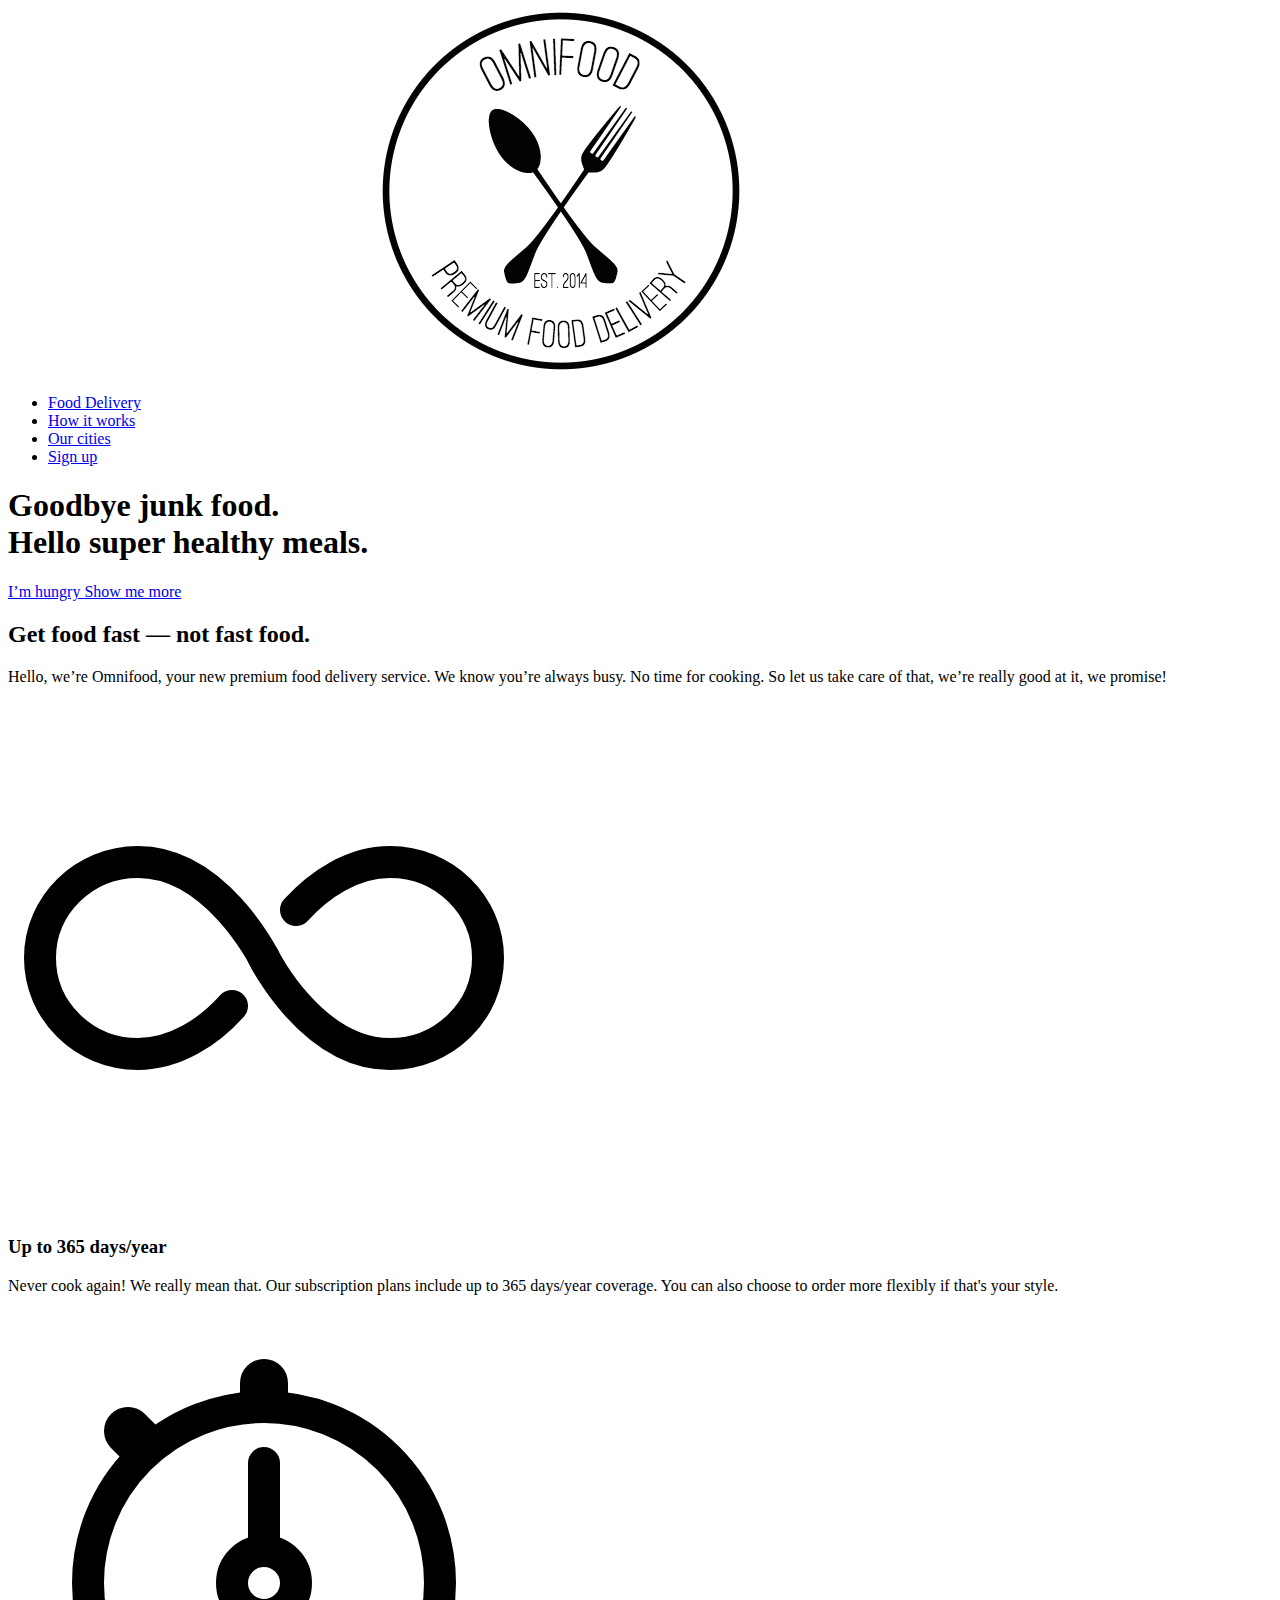
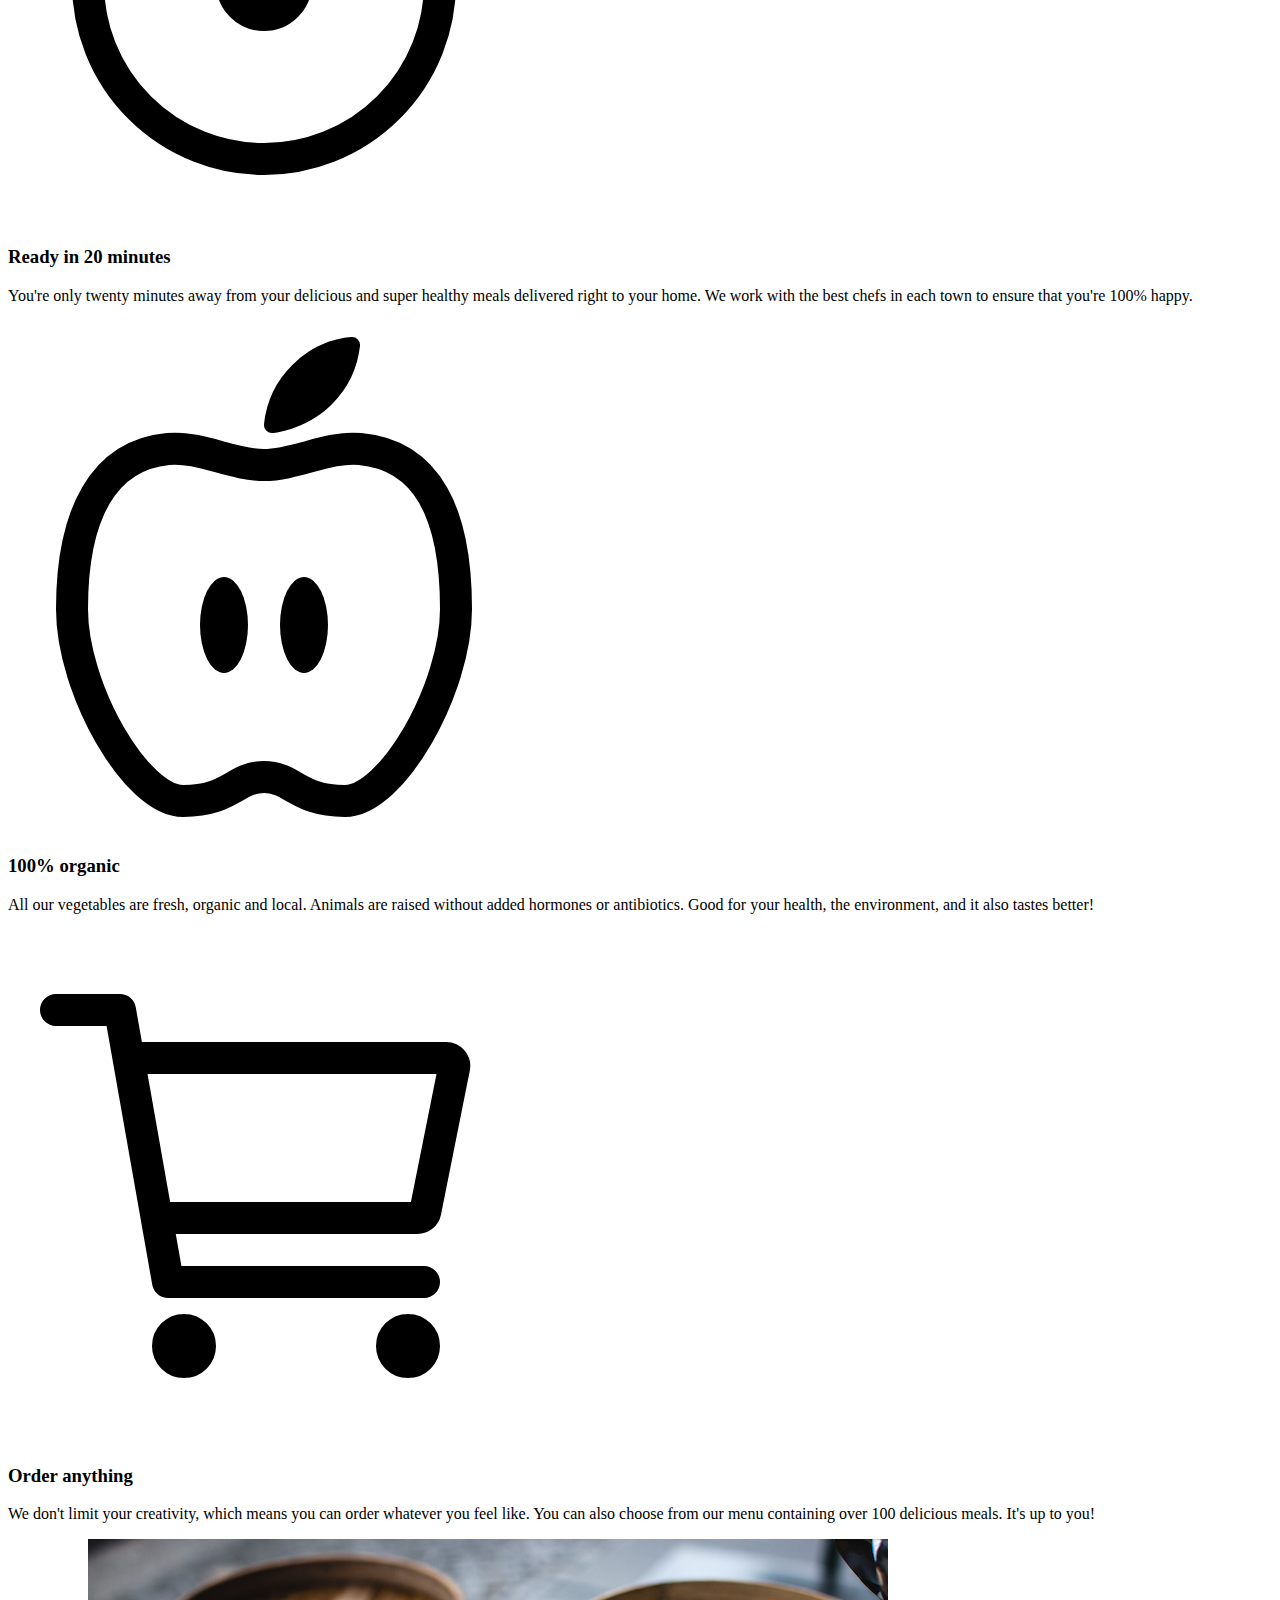
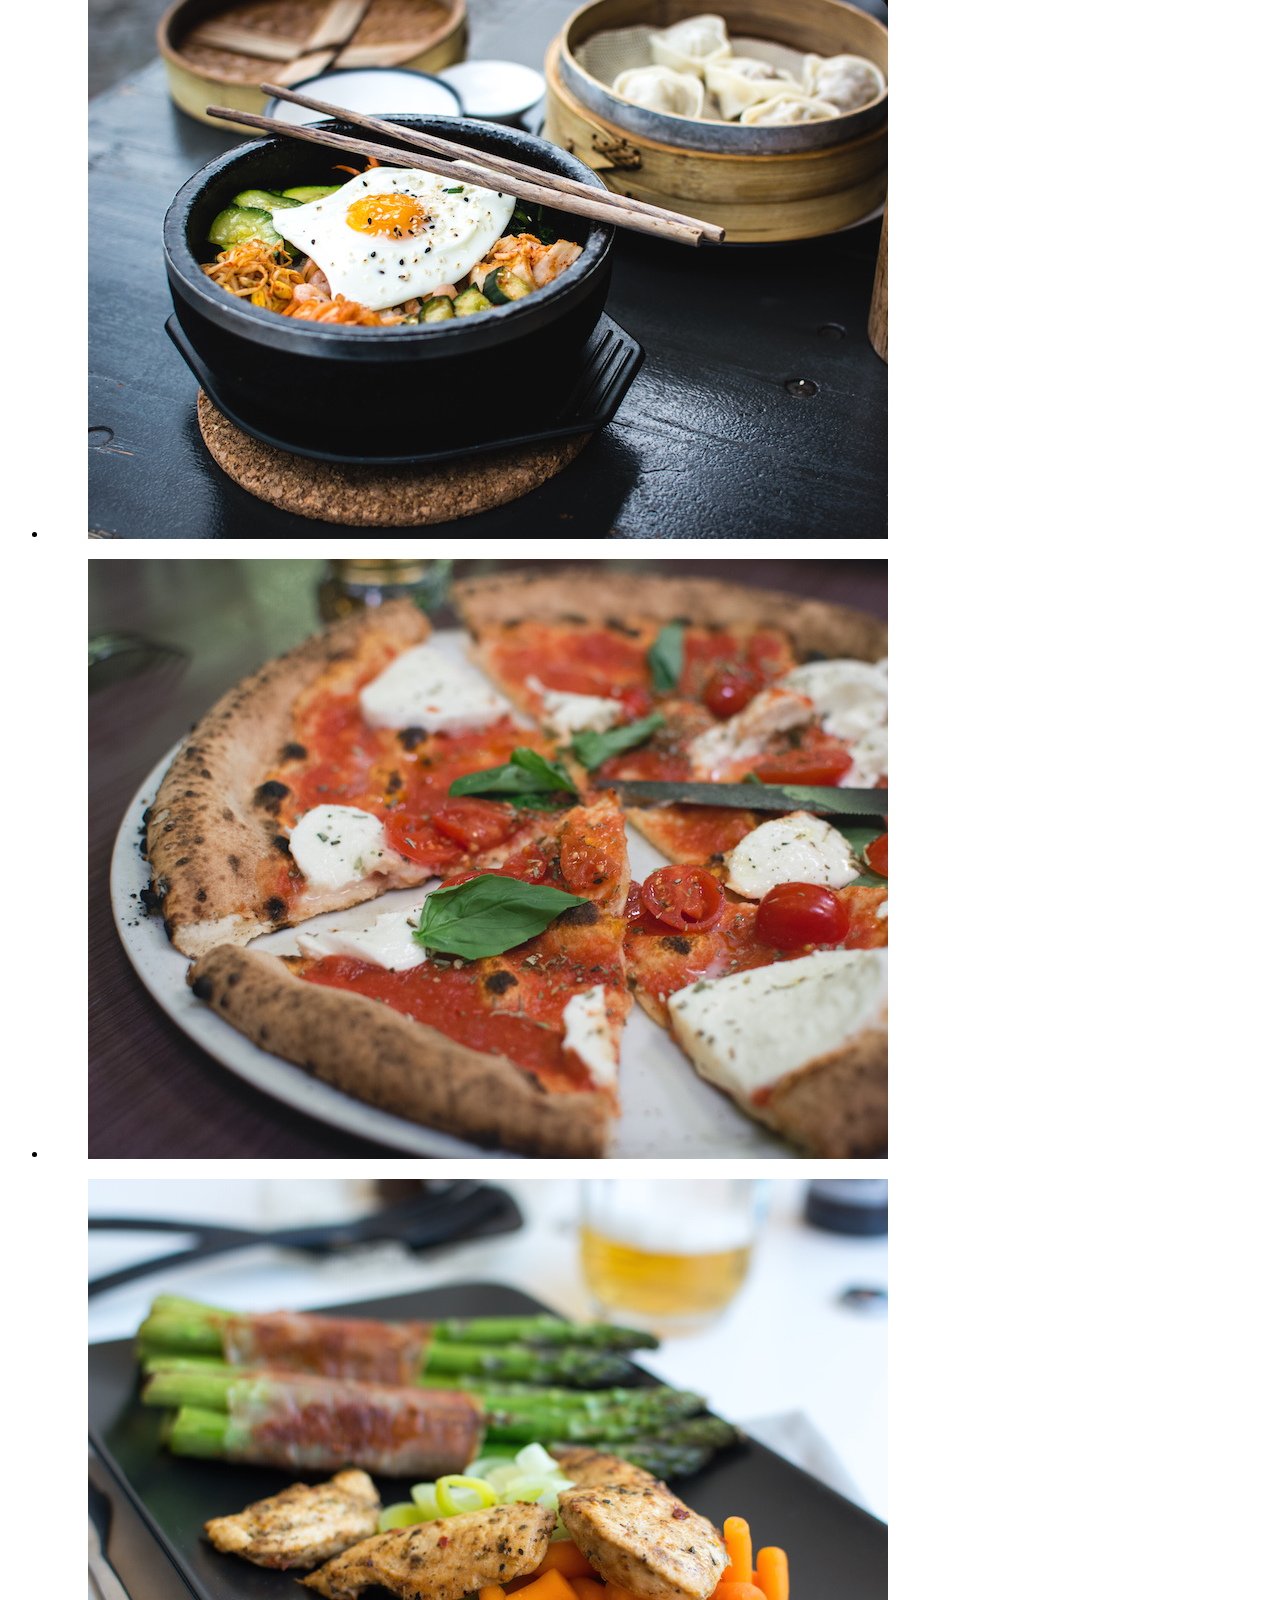
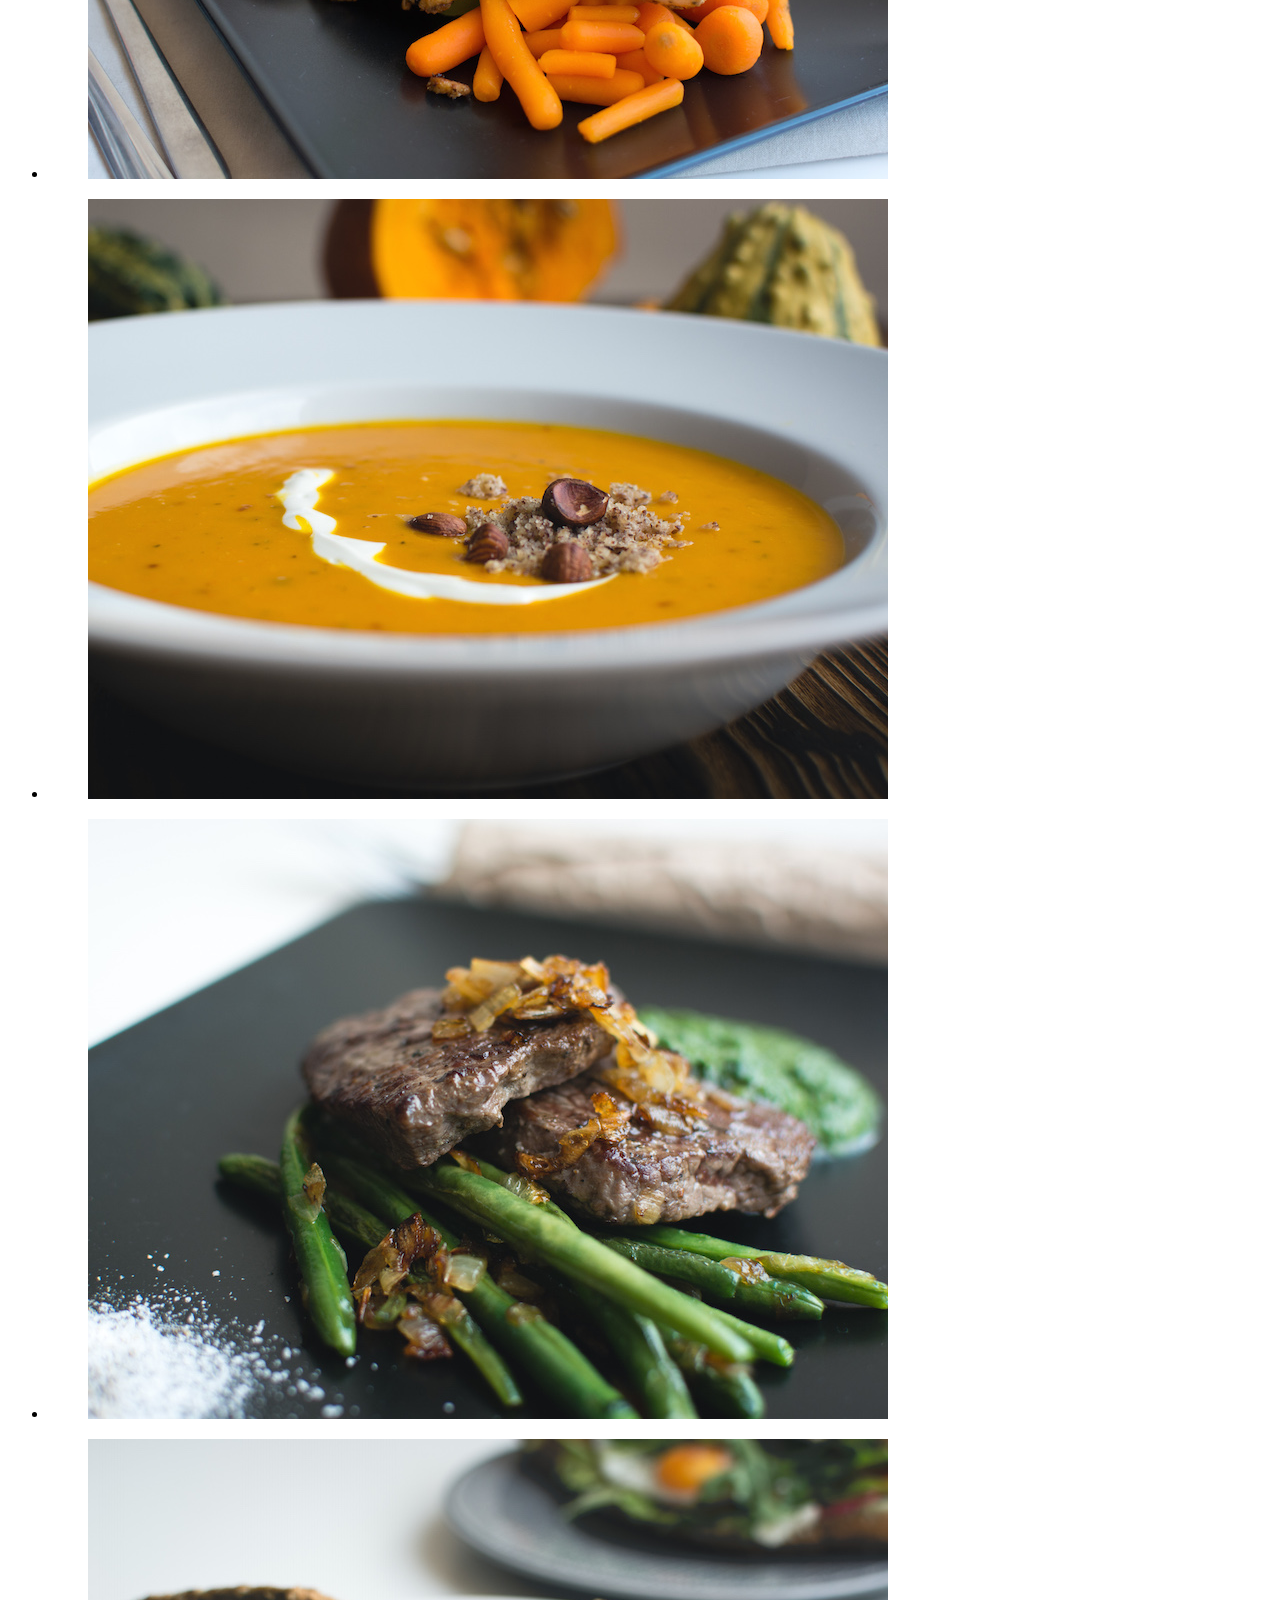
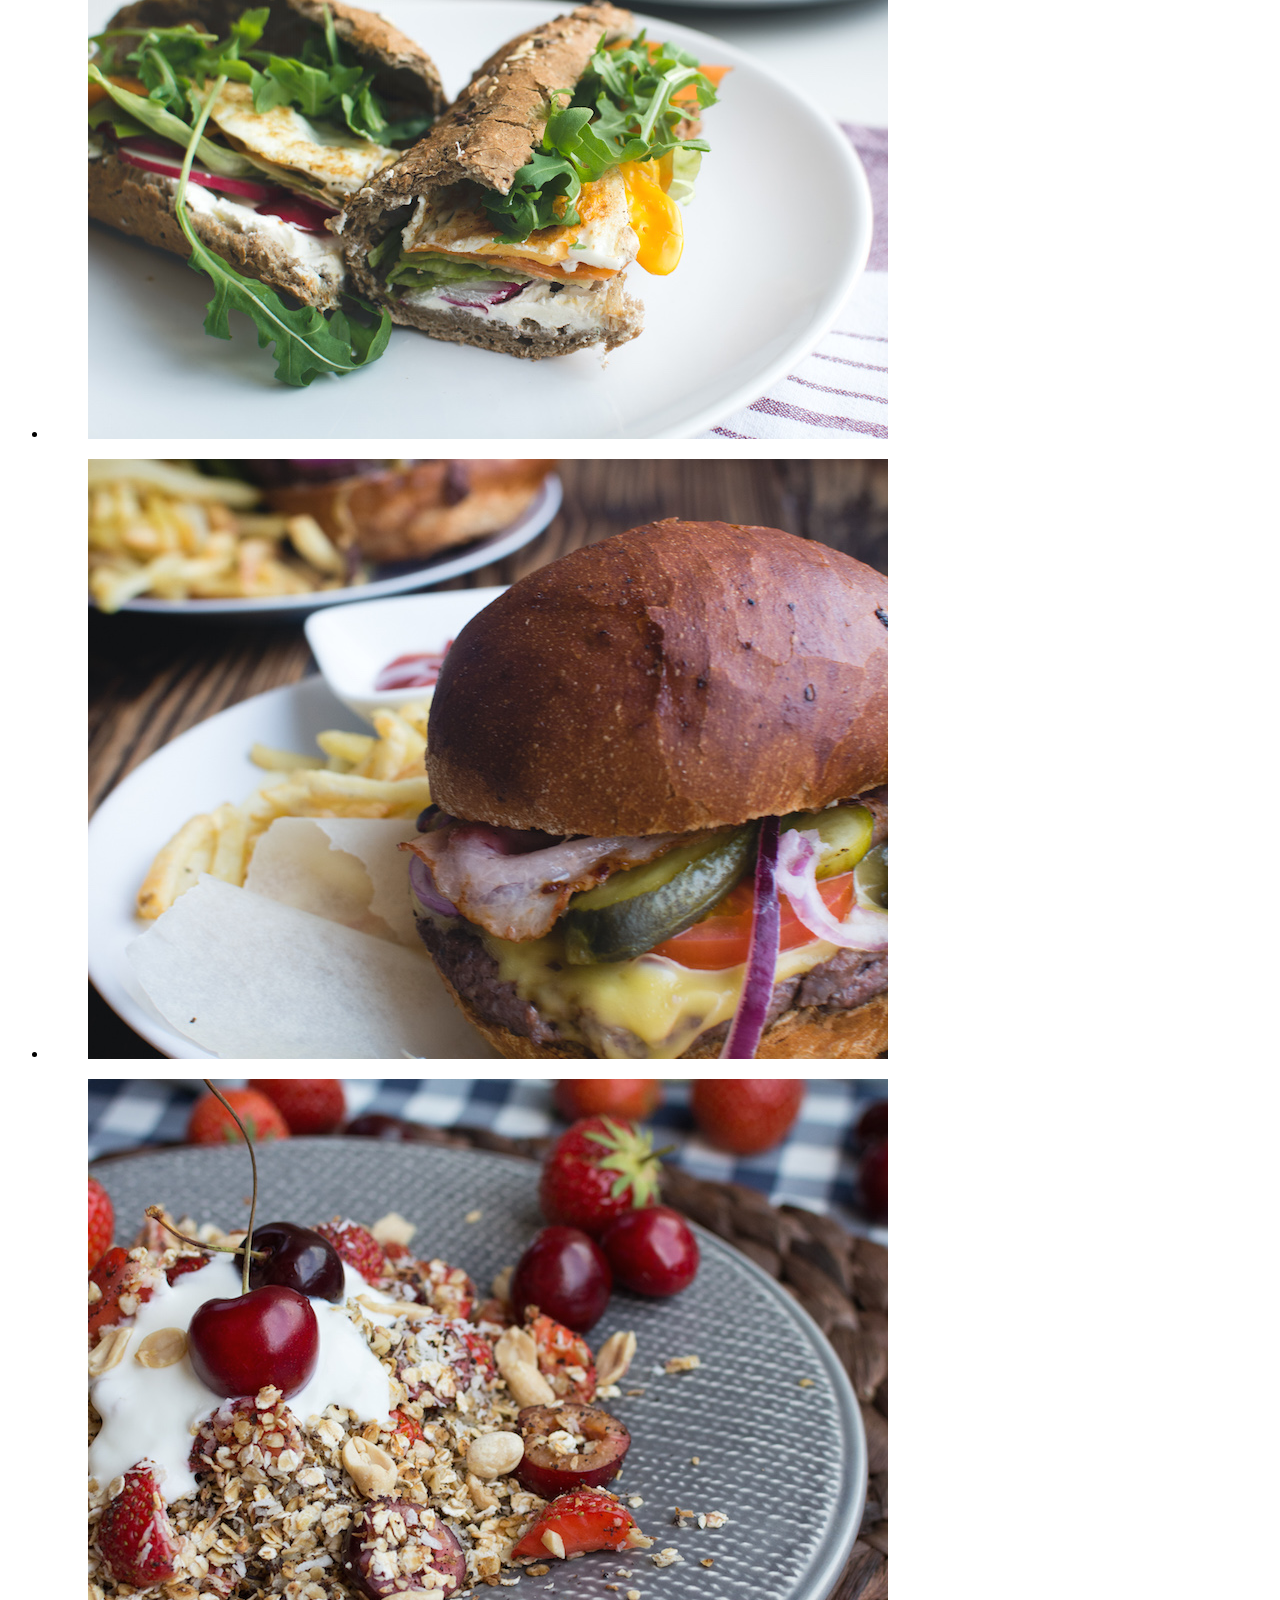
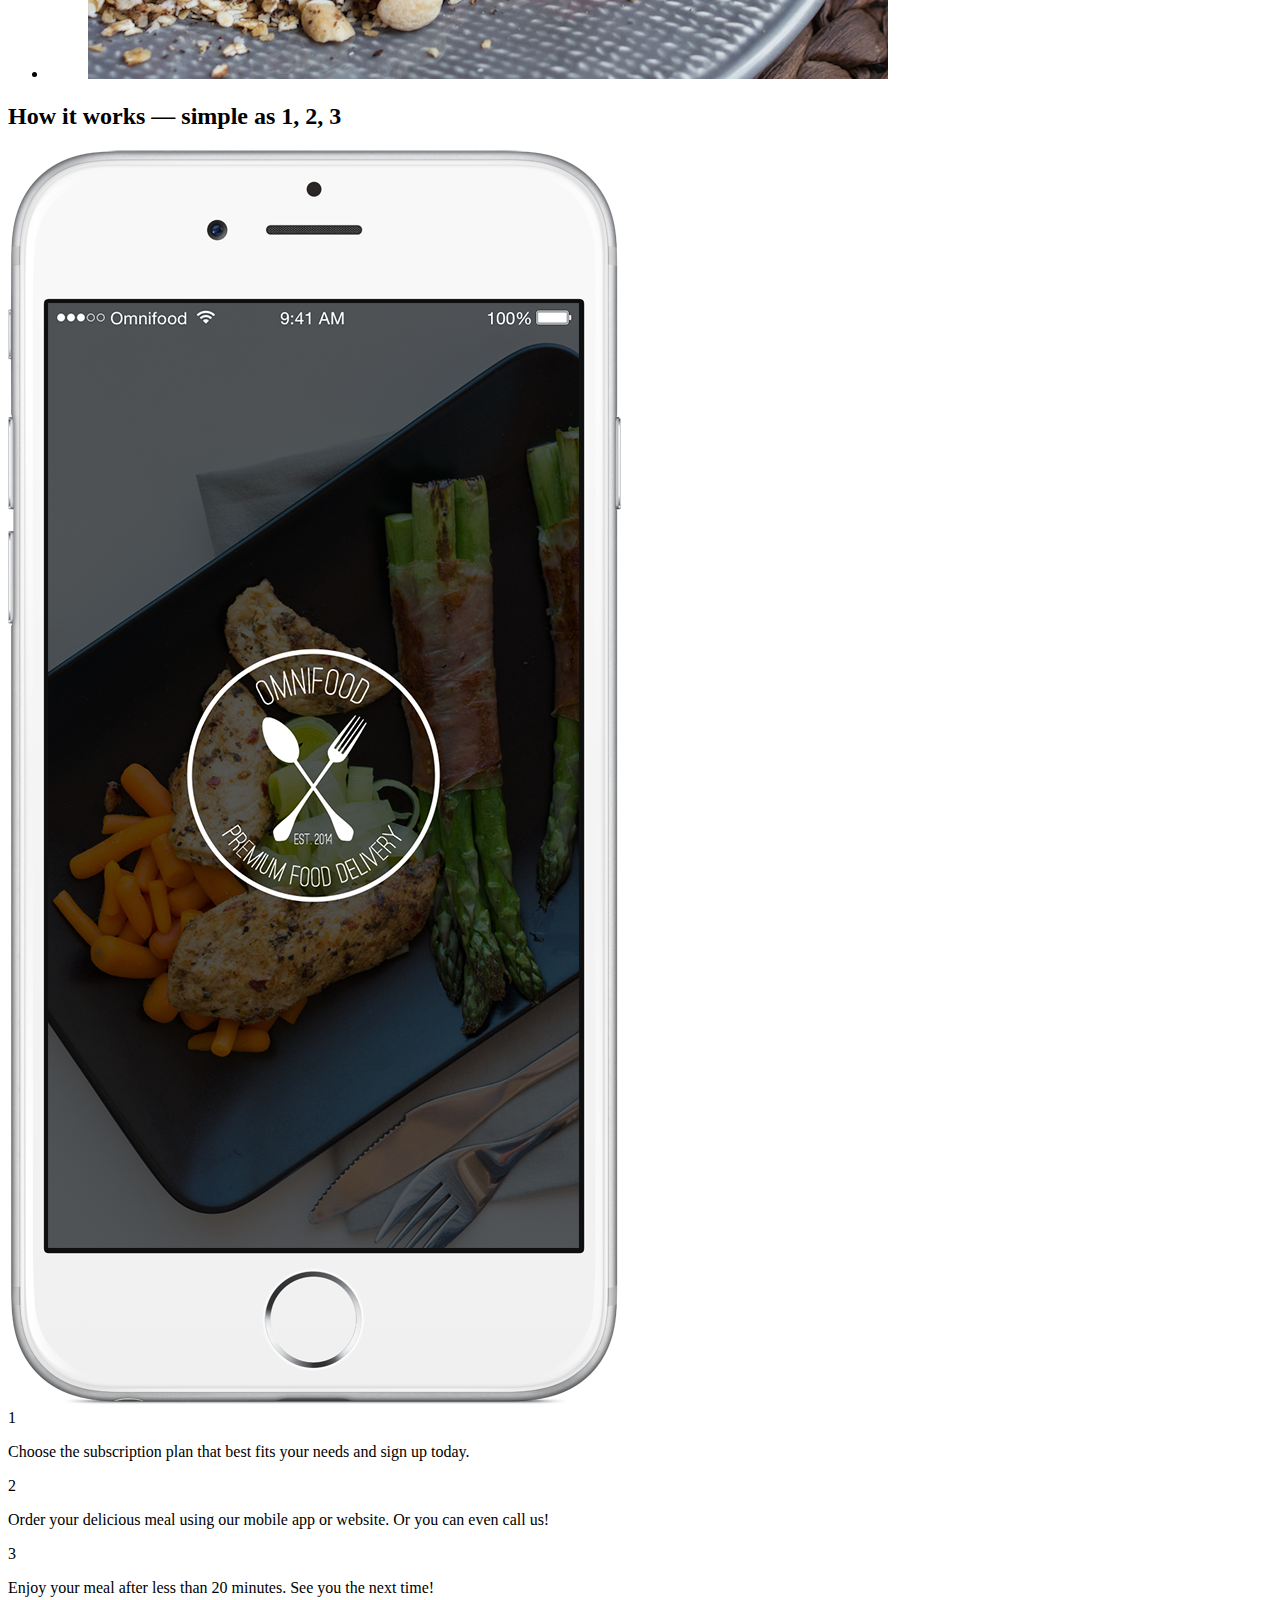
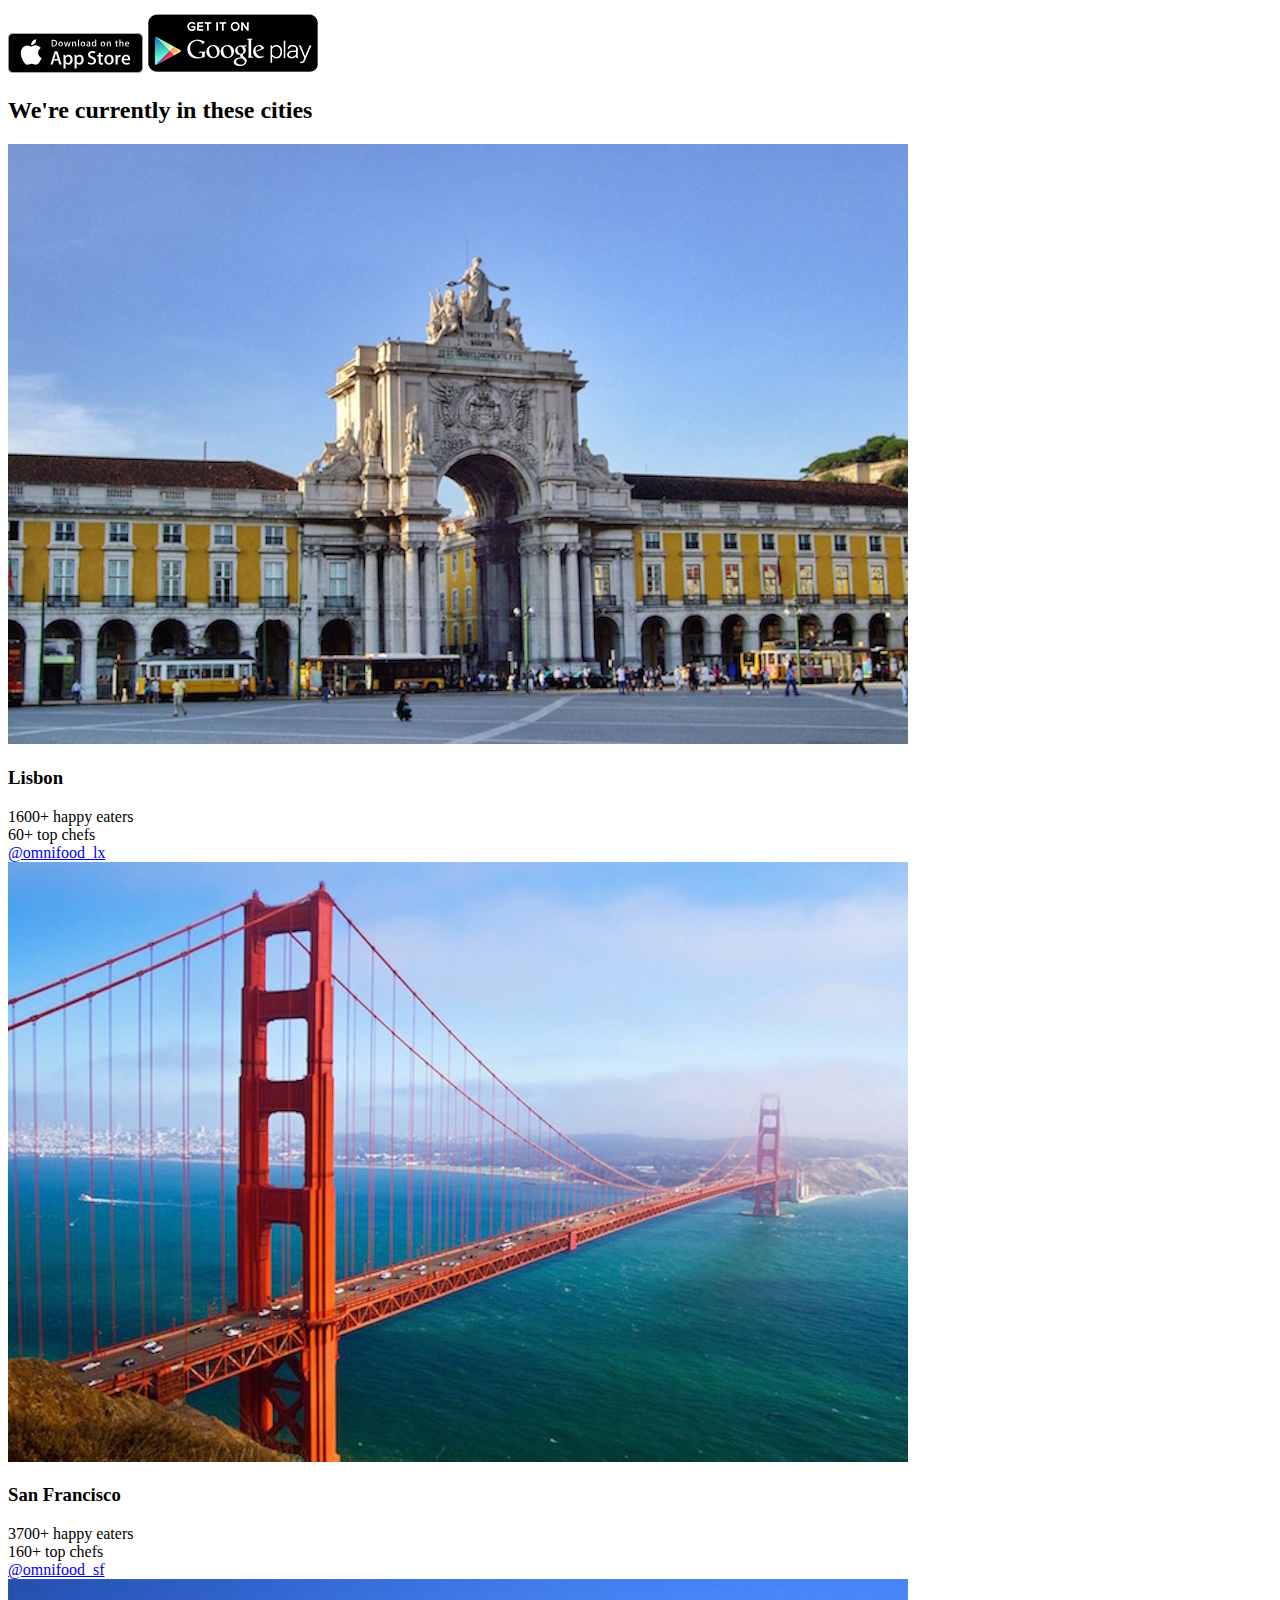
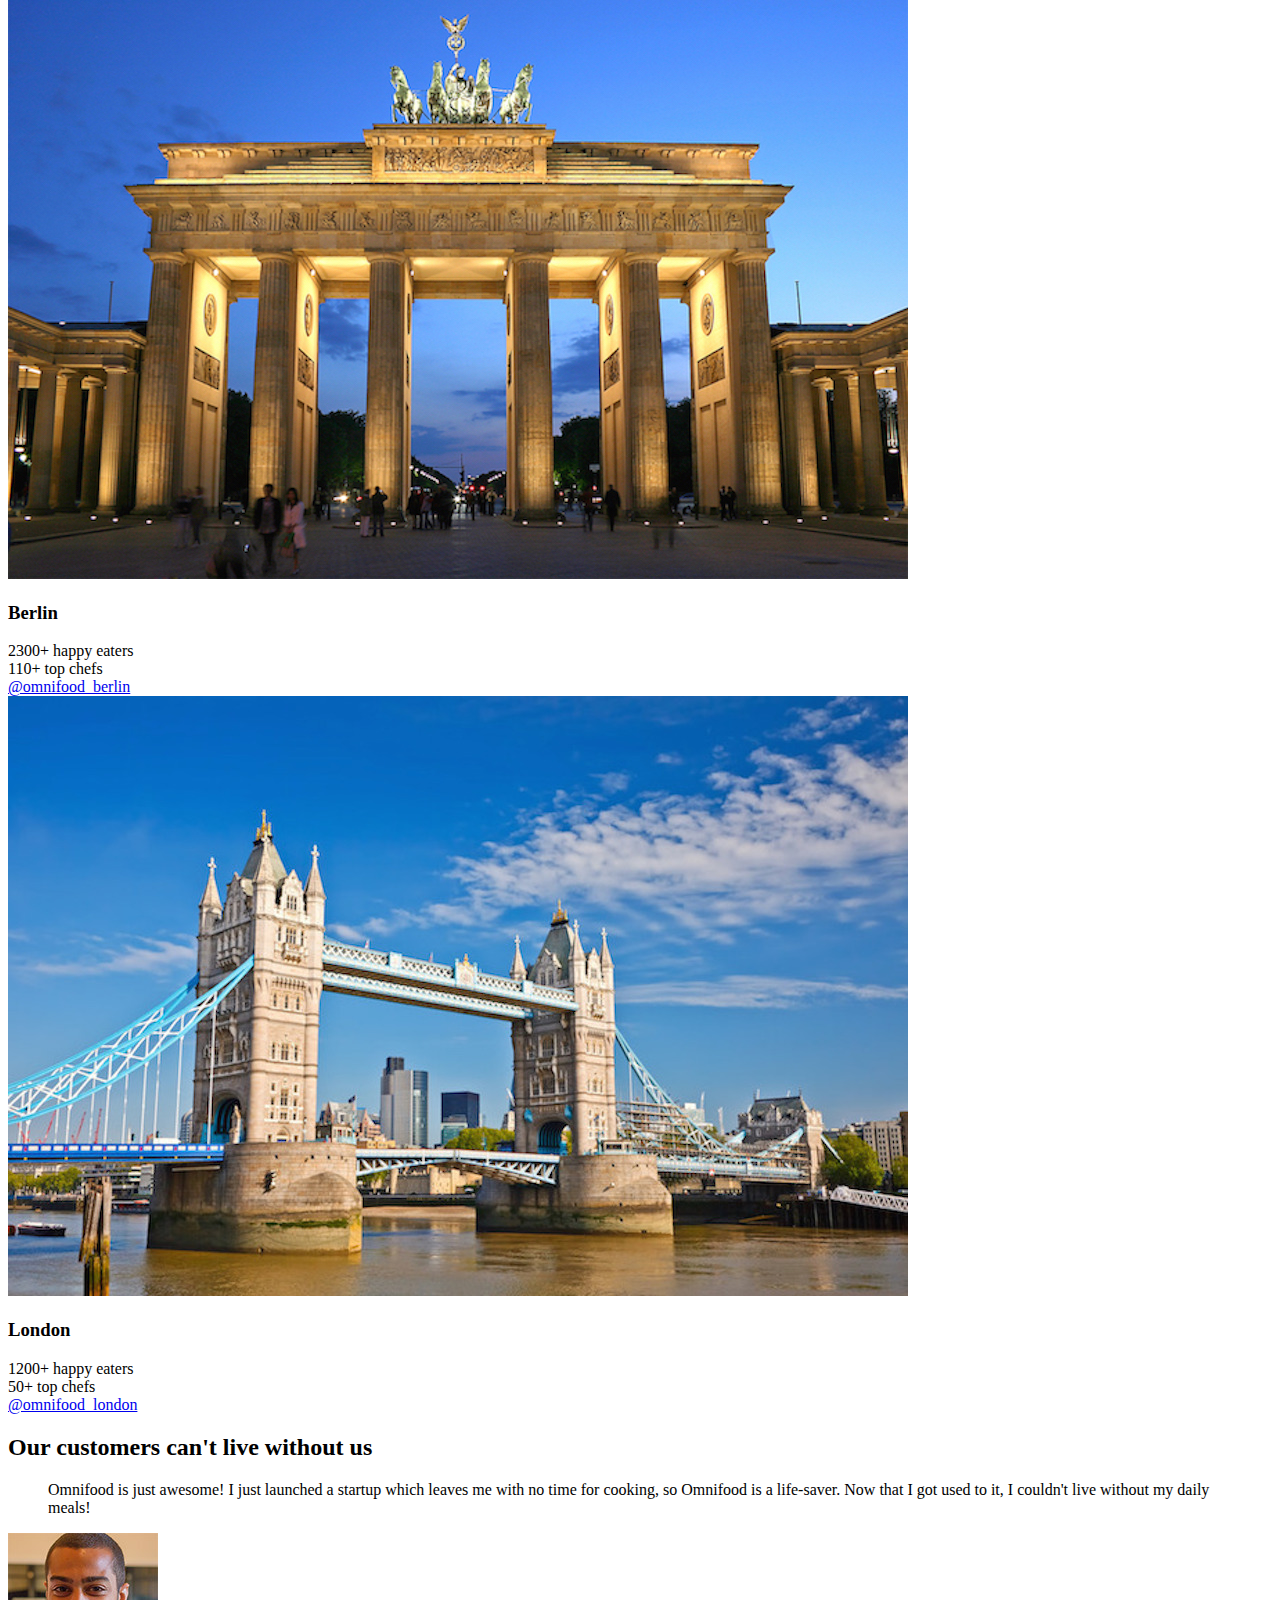
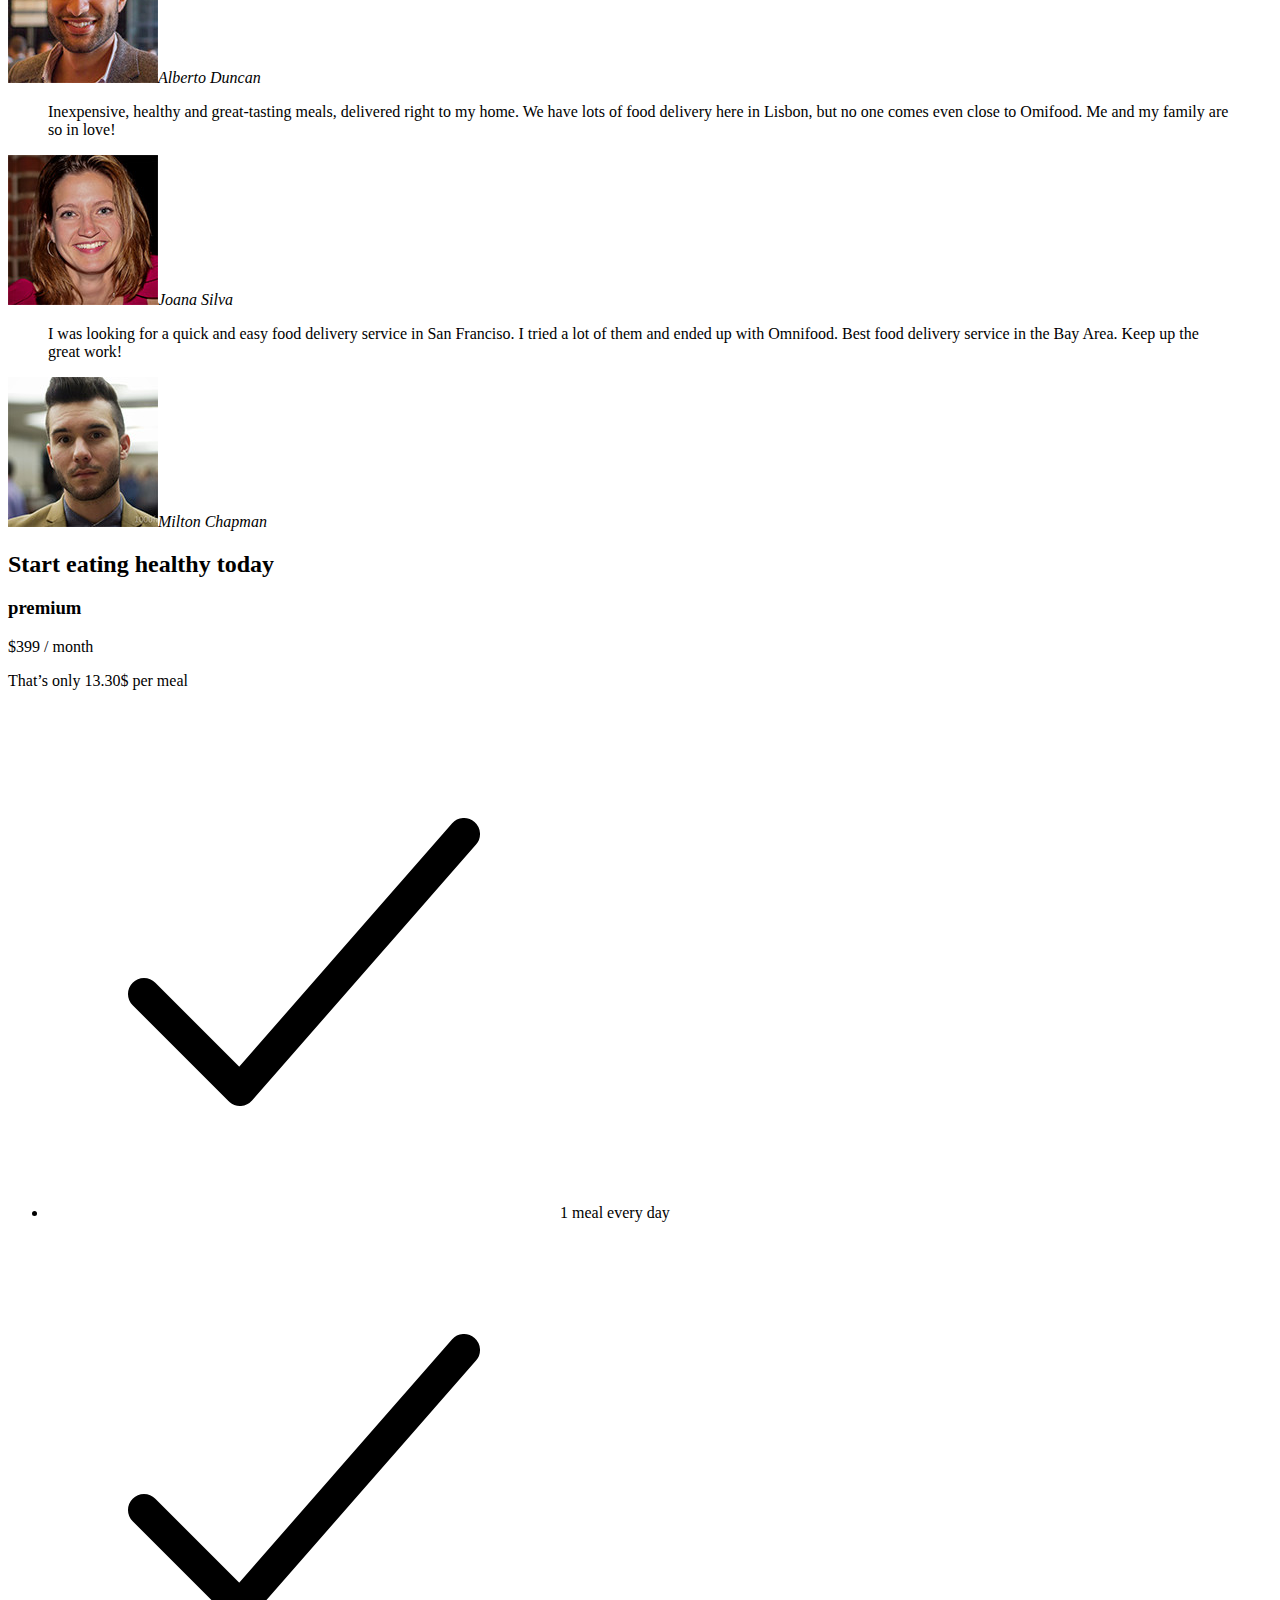
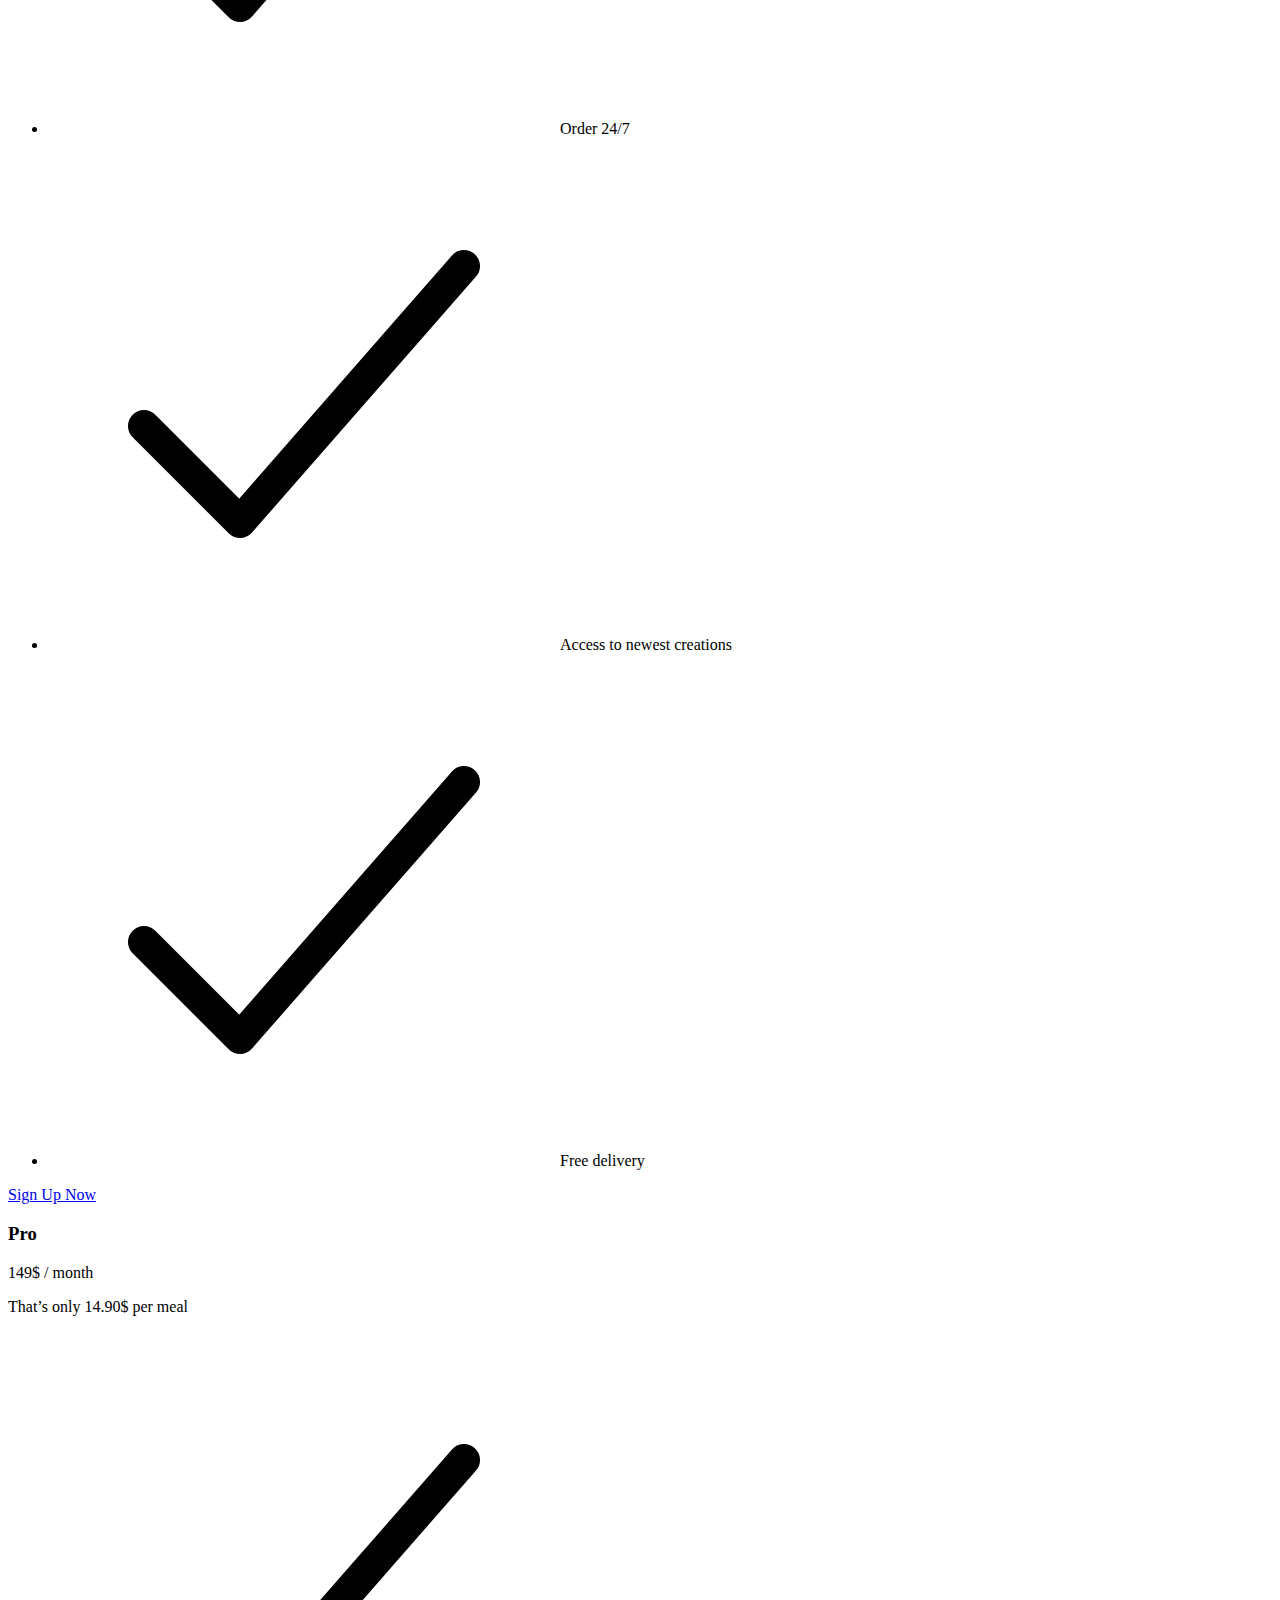
==== index.html @ a01caddb "Added all the files of OMNI" ====
<!DOCTYPE html>
<html lang="en">
<html>
    <head>
        
        <meta charset="UTF-8">
        <meta name="viewport" content="width=device-width" intial-scale= "1.0">

        <meta name="description" content="OmniFood os a premium food Delivery service with the mission to bring affordable and healthy meals to as many people as possible.">

        <link ref="stylesheet" type="text/css" href="vendors/css/normalize.css">
        <link rel="stylesheet" type="text/css" href="resources/css/style.css">
        <link rel="stylesheet" type="text/css" href="resources/css/Queries.css">
        <link href="https://fonts.googleapis.com/css2?family=Lato:ital,wght@0,100;0,300;0,400;1,300&display=swap" rel="stylesheet">
        <a href="signin.html"></a>
        <a href="createaccount.html"></a>
        <title>Omni Food</title>

    </head>
    <body>
        <header>
            <nav>
                <div class="row">
                    <img src="resources/css/img/logo-white.png" alt="omnifood logo" class="logo">
                    <img src="resources/css/img/logo.png" alt="omnifood logo" class="logo-black">
                    <ul class="main-nav">
                        <li><a href="#features">Food Delivery</a></li>
                        <li><a href="#works">How it works</a></li>
                        <li><a href="#cities">Our cities</a></li>
                        <li><a href="#plans">Sign up</a></li>
                    </ul>
                </div>
            </nav>
            <div class="hero-text-box">
                <h1>Goodbye junk food.<br> Hello super healthy meals.</h1>
                <a class="btn btn-full scroll-plans" href="#">I’m hungry </a>
                <a class="btn btn-ghost scroll-start" href="#">Show me more</a>
            </div>
        </header>

        <section class="section-features js--section-f" id="features">
            <div class="row">
                <h2> Get food fast &mdash; not fast food. </h2>
                <p class="long-copy">
                    Hello, we’re Omnifood, your new premium food delivery service. We know you’re always busy. No time for cooking. So let us take care of that, we’re really good at it, we promise!
                </p>
            </div>

            <div class="row1">

                <div class="col box">
                    <img src="vendors/fonts/ionicons/infinite-outline.svg" alt="infinite icon" class="icon">
                    <h3>Up to 365 days/year</h3>
                    <p>
                        Never cook again! We really mean that. Our subscription plans include up to 365 days/year coverage. You can also choose to order more flexibly if that's your style.
                    </p>
                </div>

                <div class="col box">
                    <img src="vendors/fonts/ionicons/stopwatch-outline.svg" alt="stopwatch icon" class="icon">
                    <h3>Ready in 20 minutes</h3>
                    <p>
                        You're only twenty minutes away from your delicious and super healthy meals delivered right to your home. We work with the best chefs in each town to ensure that you're 100% happy.
                    </p>
                </div>

                <div class="col box">
                    <img src="vendors/fonts/ionicons/nutrition-outline.svg" alt="carrot icon" class="icon">
                    <h3>100% organic</h3>
                    <p>
                        All our vegetables are fresh, organic and local. Animals are raised without added hormones or antibiotics. Good for your health, the environment, and it also tastes better!
                    </p>
                </div>

                <div class="col box">
                    <img src="vendors/fonts/ionicons/cart-outline.svg" alt="cart icon" class="icon">
                    <h3>Order anything</h3>
                    <p>
                        We don't limit your creativity, which means you can order whatever you feel like. You can also choose from our menu containing over 100 delicious meals. It's up to you!
                    </p>
                </div>
            </div>
        </section>

        <section class="section-meals">
            <ul class="meals-show clearfix">
                <li>
                    <figure class="meal-photo">
                        <img src="resources/css/img/1.jpg" alt="Korean bibimbap with egg and vegetables">
                    </figure>
                </li>
                <li>
                    <figure class="meal-photo">
                        <img src="resources/css/img/2.jpg" alt="Simple italian pizza with cherry tomatoes">
                    </figure>
                </li>
                <li>
                    <figure class="meal-photo">
                        <img src="resources/css/img/3.jpg" alt="Chicken breast steak with vegetables">
                    </figure>
                </li>
                <li>
                    <figure class="meal-photo">
                        <img src="resources/css/img/4.jpg" alt="Autumn pumpkin soup">
                    </figure>
                </li>
            </ul>
            <ul class="meals-show clearfix">
                <li>
                    <figure class="meal-photo">
                        <img src="resources/css/img/5.jpg" alt="Paleo beef steak with vegetables">
                    </figure>
                </li>
                <li>
                    <figure class="meal-photo">
                        <img src="resources/css/img/6.jpg" alt="Healthy baguette with egg and vegetables">
                    </figure>
                </li>
                <li>
                    <figure class="meal-photo">
                        <img src="resources/css/img/7.jpg" alt="Burger with cheddar and bacon">
                    </figure>
                </li>
                <li>
                    <figure class="meal-photo">
                        <img src="resources/css/img/8.jpg" alt="Granola with cherries and strawberries">
                    </figure>
                </li>
            </ul>
        </section>
        <section class="section-steps" id="works">
            <div class="row">
                <h2> How it works &mdash; simple as 1, 2, 3</h2>
            </div>
            <div class="row">
                <div class="col row2 steps-box">
                    <img src="resources/css/img/app-iPhone.png" alt="Iphone Image" class="iphone">
                </div>
                <div class="col row2 steps-box">
                    <div class="work-steps">
                        <div>1</div>
                        <p>Choose the subscription plan that best fits your needs and sign up today.</p>
                    </div>
                    <div class="work-steps">
                        <div>2</div>
                        <p>Order your delicious meal using our mobile app or website. Or you can even call us!</p>
                    </div>
                    <div class="work-steps">
                        <div>3</div>
                        <p>Enjoy your meal after less than 20 minutes. See you the next time!</p>
                    </div>

                    <div class="app-stores">
                    <a href="#" class="btn-app"><img src="resources/css/img/download-app.svg" alt="iphone App button"></a>
                    <a href="#" class="btn-app"><img src="resources/css/img/download-app-android.png" alt="Android App button"></a>
                    </div>

                </div>
            </div>
        </section>
        <section class="section-cities" id="cities">
            <div class="row">
                <h2> We're currently in these cities</h2>
            </div>
            <div class="row">
                <div class="col cities box">
                    <img src="resources/css/img/lisbon-3.jpg" alt="libson image">
                    <h3>Lisbon</h3>
                    <div>1600+ happy eaters</div>
                    <div>60+ top chefs</div>
                    <a href="#">@omnifood_lx</a>
                </div>
                <div class="col cities box">
                    <img src="resources/css/img/san-francisco.jpg" alt="san Francisco image">
                    <h3>San Francisco</h3>
                    <div>3700+ happy eaters</div>
                    <div>160+ top chefs</div>
                    <a href="#">@omnifood_sf</a>
                </div>
                <div class="col cities box">
                    <img src="resources/css/img/berlin.jpg" alt="berlin image">
                    <h3>Berlin</h3>
                    <div>2300+ happy eaters</div>
                    <div>110+ top chefs</div>
                    <a href="#">@omnifood_berlin</a>
                </div>
                <div class=" col cities box">
                    <img src="resources/css/img/london.jpg" alt="London image">
                    <h3>London</h3>
                    <div>1200+ happy eaters </div>
                    <div>50+ top chefs</div>
                    <a href="#">@omnifood_london</a>
                </div>
            </div>
        </section>
        <section class="section-testimonials">
            <div class="row">
                <h2>Our customers can't live without us</h2>
            </div>
            <div class="row">
                <div class="col row3">
                <blockquote>
                    Omnifood is just awesome! I just launched a startup which leaves me with no time for cooking, so Omnifood is a life-saver. Now that I got used to it, I couldn't live without my daily meals!
                </blockquote>
                <cite><img src="resources/css/img/customer-1.jpg" alt="customer1">Alberto Duncan</cite>
                </div>
                <div class="col row3">
                <blockquote>
                    Inexpensive, healthy and great-tasting meals, delivered right to my home. We have lots of food delivery here in Lisbon, but no one comes even close to Omifood. Me and my family are so in love!
                </blockquote>
                <cite><img src="resources/css/img/customer-2.jpg" alt="customer2">Joana Silva</cite>
                </div>
                <div class=" col row3">
                <blockquote>
                    I was looking for a quick and easy food delivery service in San Franciso. I tried a lot of them and ended up with Omnifood. Best food delivery service in the Bay Area. Keep up the great work!
                </blockquote>
                <cite><img src="resources/css/img/customer-3.jpg" alt="customer3">Milton Chapman</cite>
                </div>
            </div>
        </section>
        <section class="section-plans js--plans" id="plans">
            <div class="row">
                <h2>Start eating healthy today</h2>
            </div>
            <div class="row">
                <div class="col row3">
                    <div class="plan-box">
                        <div>
                            <h3>premium</h3>
                            <p class="plan-price">$399 <span>/ month</span></p>
                            <p class="plan-price-meal">That’s only 13.30$ per meal</p>
                        </div>
                        <div>
                            <ul>
                                <li><img src="vendors/fonts/ionicons/checkmark-outline.svg" alt="checkmark" class="check">1 meal every day</li>
                                <li><img src="vendors/fonts/ionicons/checkmark-outline.svg" alt="checkmark" class="check">Order 24/7</li>
                                <li><img src="vendors/fonts/ionicons/checkmark-outline.svg" alt="checkmark" class="check">Access to newest creations</li>
                                <li><img src="vendors/fonts/ionicons/checkmark-outline.svg" alt="checkmark" class="check">Free delivery</li>
                            </ul>
                        </div>
                        <div>
                            <a href="signin.html" target="_blank" class="btn btn-full">Sign Up Now</a>
                        </div>
                    </div>
                </div>
                <div class="col row3">
                    <div class="plan-box">
                        <div>
                            <h3>Pro</h3>
                            <p class="plan-price">149$ <span>/ month</span></p>
                            <p class="plan-price-meal">That’s only 14.90$ per meal</p>
                        </div>
                        <div>
                            <ul>
                                <li><img src="vendors/fonts/ionicons/checkmark-outline.svg" alt="checkmark" class="check">1 meal 10 days/month</li>
                                <li><img src="vendors/fonts/ionicons/checkmark-outline.svg" alt="checkmark" class="check">Order 24/7</li>
                                <li><img src="vendors/fonts/ionicons/checkmark-outline.svg" alt="checkmark" class="check">Access to newest creations</li>
                                <li><img src="vendors/fonts/ionicons/checkmark-outline.svg" alt="checkmark" class="check">Free delivery</li>
                            </ul>
                        </div>
                        <div>
                            <a href="signin.html" target="_blank" class="btn btn-ghost js--signupbtn">Sign Up Now</a>
                        </div>
                    </div>
                </div>
                <div class=" col row3">
                    <div class="plan-box">
                        <div>
                            <h3>Starter</h3>
                            <p class="plan-price">19$ <span>/ meal</span></p>
                            <p class="plan-price-meal">&nbsp;</p>
                        </div>
                        <div>
                            <ul>
                                <li><img src="vendors/fonts/ionicons/checkmark-outline.svg" alt="checkmark" class="check">1 meal</li>
                                <li><img src="vendors/fonts/ionicons/checkmark-outline.svg" alt="checkmark" class="check">Order from 8 am to 12 pm</li>
                                <li><img src="vendors/fonts/ionicons/checkmark-outline.svg" alt="checkmark" class="check">Free delivery</li>
                                &nbsp;
                            </ul>
                        </div>
                        <div>
                            <a href="signin.html" target="_blank" class="btn btn-ghost">Sign Up Now</a>
                        </div>
                    </div>
                </div>
            </div>
        </section>
        <section class="section-form">
            <div class="row">
                <h2>We're happy to hear from you</h2>
            </div>
            <div class="row">
                <form method="POST" action="#" class="contact-form">
                    <div class="row">
                        <div class="contact1">
                            <label for="name">Name</label>
                        </div>
                        <div class="contact2">
                            <input type="text" name="name" id="name" placeholder="Your name" required>
                        </div>
                        <div class="contact1">
                            <label for="email">E-Mail</label>
                        </div>
                        <div class="contact2">
                            <input type="email" name="email" id="email" placeholder="Your email" required>
                        </div>
                        <div class="contact1">
                            <label for="find-us">How did you find Us?</label>
                        </div>
                        <div class="contact2">
                            <select name="find-us" id="find-us">
                                <option value="Friends" selected>Friends</option>
                                <option value="search">Search Engine</option>
                                <option value="ad">advertisement</option>
                                <option value="other">Other way</option>
                            </select>
                        </div>
                        <div class="contact1">
                            <label>News Letter?</label>
                        </div>
                        <div class="contact2">
                            <input type="checkbox" name="news" id="news" checked> yes, please
                        </div>
                        <div class="contact1">
                            <label>Drop us a line</label>
                        </div>
                        <div class="contact2">
                            <textarea name="Message" placeholder="Your message"></textarea>
                        </div>
                        <div class="contact1">
                            <label>&nbsp;</label>
                        </div>
                        <div class="contact2">
                            <input type="submit" value="Send it!">
                        </div>
                    </div>
                </form>
            </div>
        </section>
        <footer>
            <div class="row">
                <div class="row4">
                    <ul class="footer-nav">
                        <li><a href="#">About Us</a></li>
                        <li><a href="#">Blog</a></li>
                        <li><a href="#">Press</a></li>
                        <li><a href="#">IOS App</a></li>
                        <li><a href="#">Android App</a></li>
                    </ul>
                </div>
                <div class="row4">
                    <ul class="social-links">
                        <li><a href="#"><img src="vendors/fonts/ionicons/logo-facebook.svg" alt="facebook" class="check"></a></li>
                        <li><a href="#"><img src="vendors/fonts/ionicons/logo-twitter.svg" alt="facebook" class="check"></a></li>
                        <li><a href="#"><img src="vendors/fonts/ionicons/logo-google.svg" alt="facebook" class="check"></a></li>
                        <li><a href="#"><img src="vendors/fonts/ionicons/logo-instagram.svg" alt="facebook" class="check"></a></li>
                    </ul>
                </div>
            </div>
            <div class="row">
                <p>
                    copyright &copy; 2020 by omnifood.All rights reserved.
                </p>
            </div>
        </footer>

        <script src="https://ajax.googleapis.com/ajax/libs/jquery/3.4.1/jquery.min.js"></script>
        <script src="vendors/js/jquery.waypoints.min.js"></script>
        <script src="resources/js/script.js"></script>

    </body>
</html>
---- resources/css/Queries.css ----
/*Bigger screens */
@media only screen and (max-width:1200px){
    .hero-text-box{
        position: absolute;
        width: 100%;
        padding: 0 2%;
    }
    .row{ padding: 0 2%;}
}



/*small tablet to big tablets*/
@media only screen and (max-width:1023px){
    body { font-size: 18px;}
    section{padding:60px 0;}

    .long-copy{
        width: 80%;
        margin-left: 10%;
    }

    .steps-box{ margin-top: 10px;}
    .steps-box:last-child{margin-top: 10px;}
    .work-steps{margin-bottom: 40px;}
    .work-steps:last-child{margin-bottom: 60px;}

    .iphone{width: 50%;}

    .city-features{ font-size: 90%;}

    .plan-box{
        width: 100%;
        margin-left: 0%;
    }

    .plan-price{font-size: 250%;}

    .contact-form{width: 80%;}

}


/*Small phones to Small tablets*/
@media only screen and (max-width:767px){
body {font-size: 16px;}
section{padding: 30px 0;}

.row,
.hero-text-box{padding: 0 4%;}
.col{width: 100%;}
.main-nav{display: none;}

h1{font-size: 180%;}
h2{font-size: 150%;}

.work-steps div{
    height: 40px;
    width: 40px;
    padding: 4px;
    font-size: 120%;
    margin-right: 15px;
}

.iphone{width:40%;}

.steps-box:first-child{text-align: center;}

.work-steps{margin-bottom: 20px;}
.work-steps:last-child{margin-bottom: 20px;}

}

/*Small phones upto 480px*/
@media only screen and (max-width:480px) {
    section{padding: 25px 0;}
    .contact-form{width: 100%;}

}
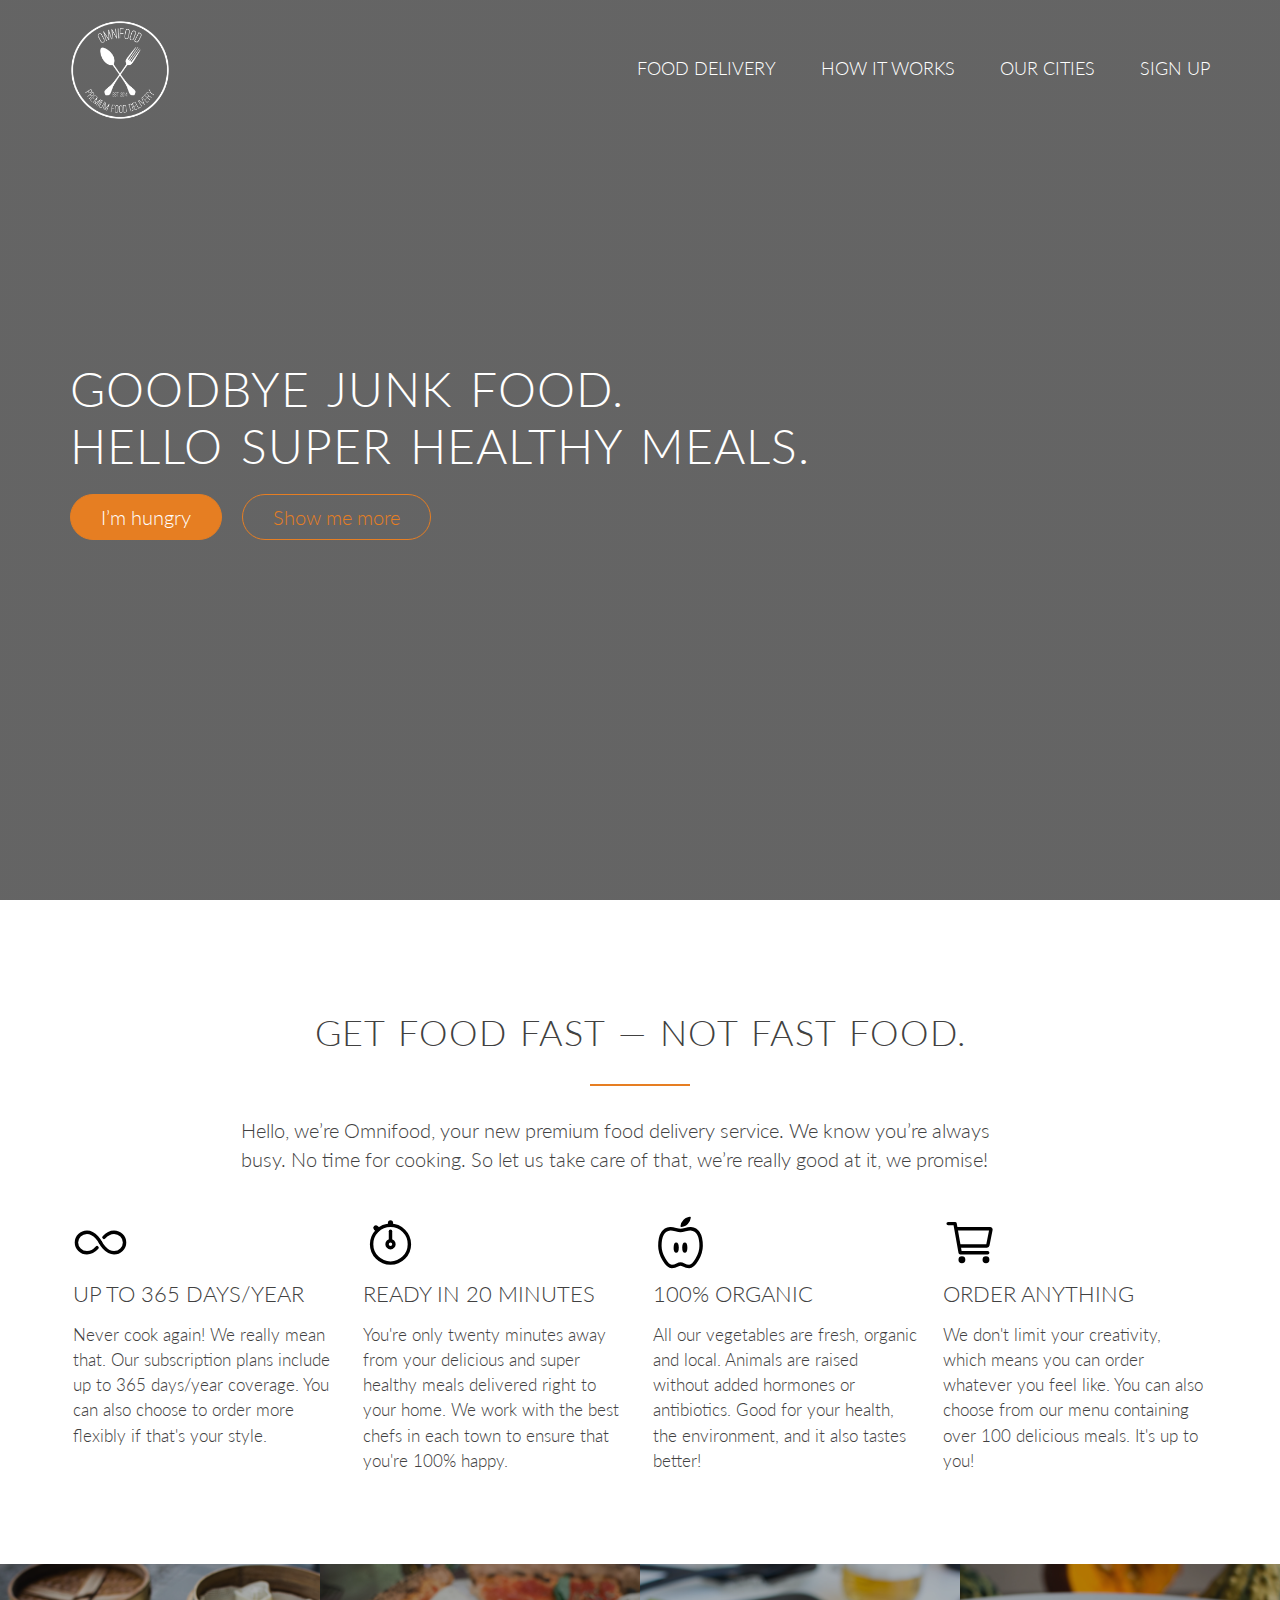
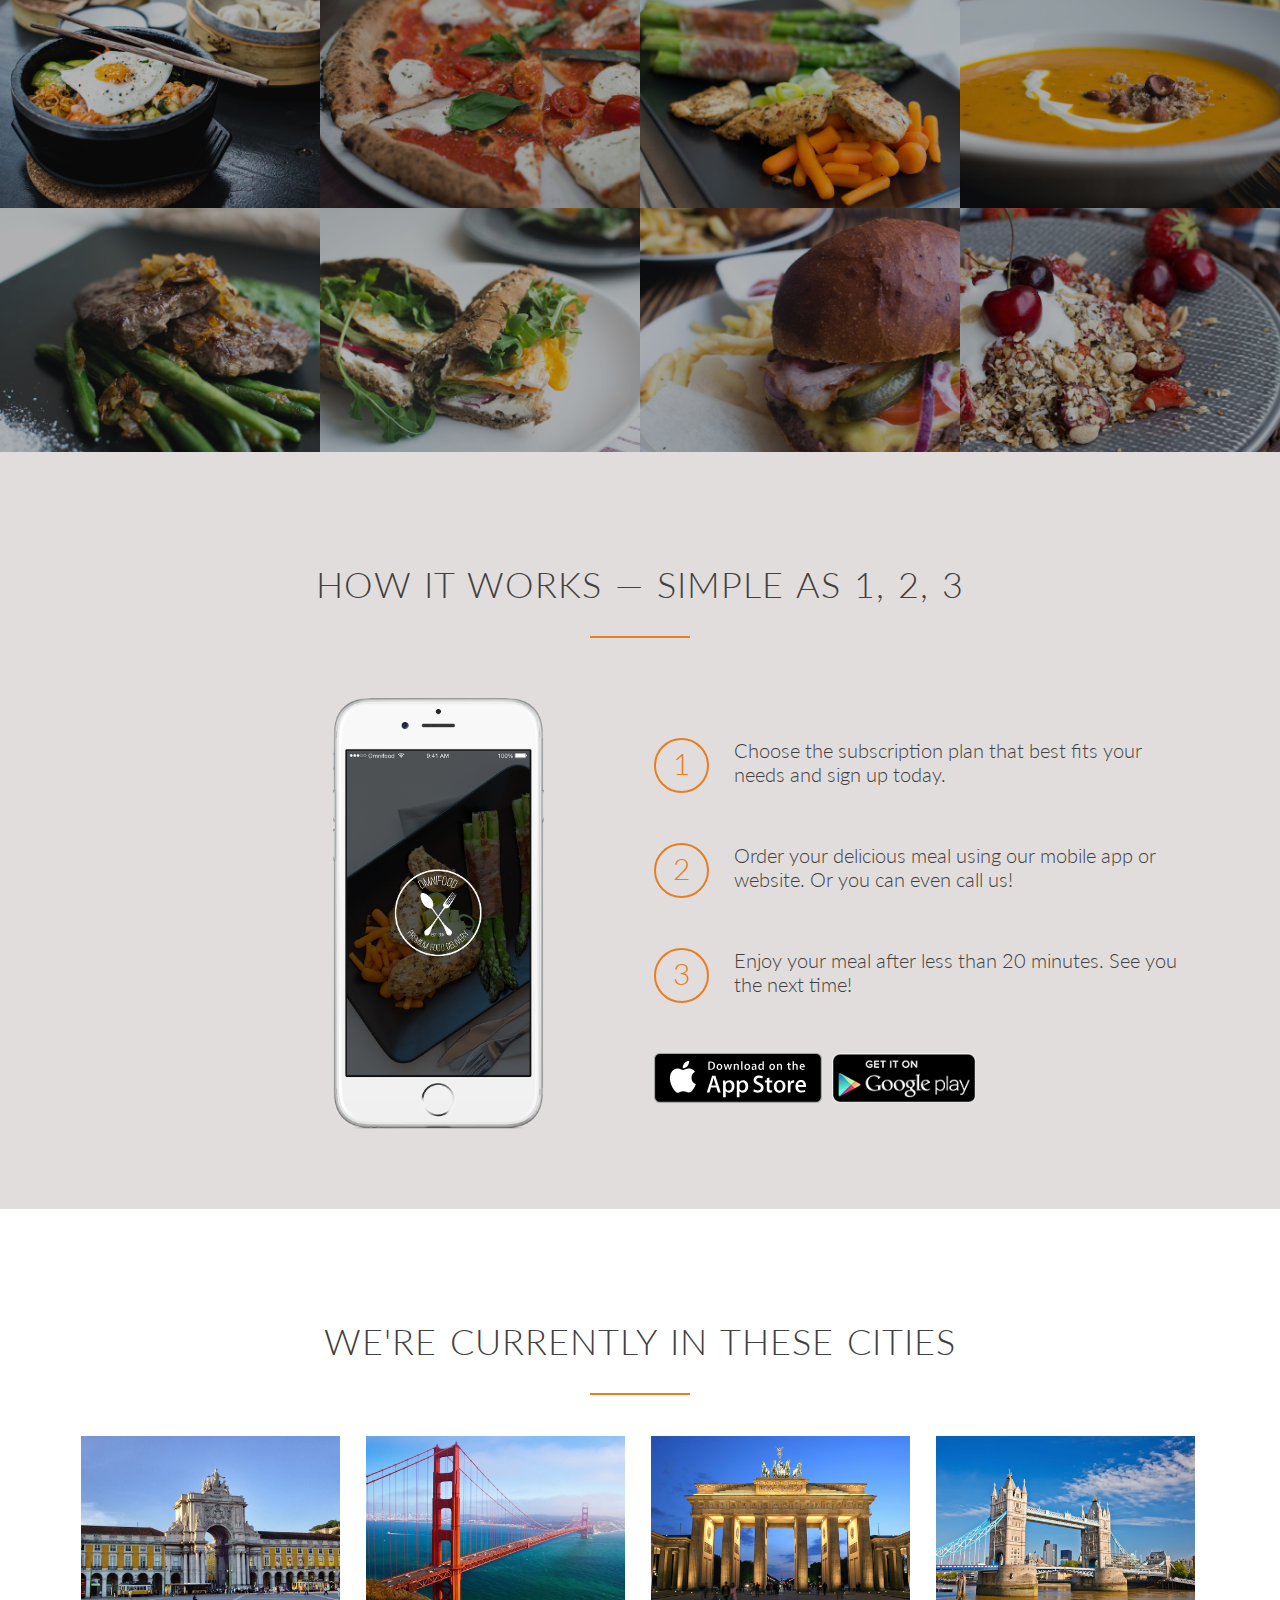
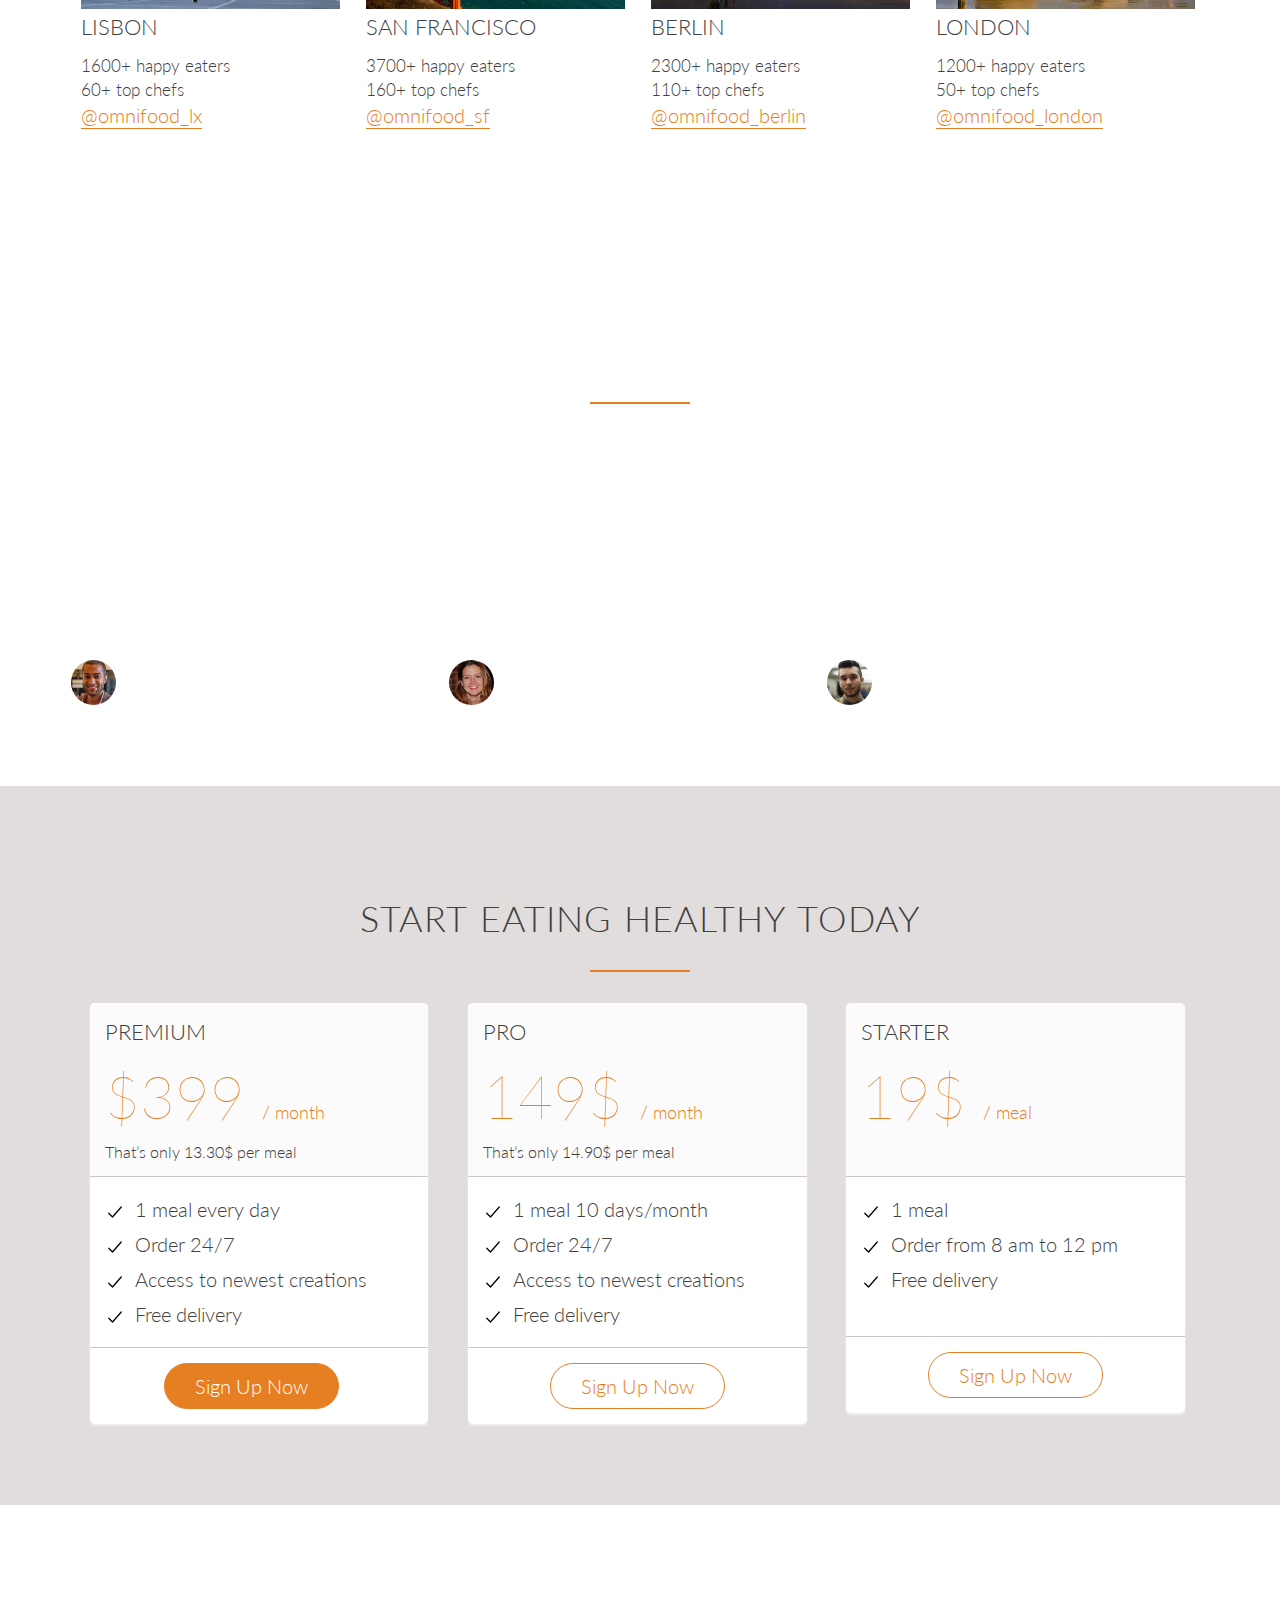
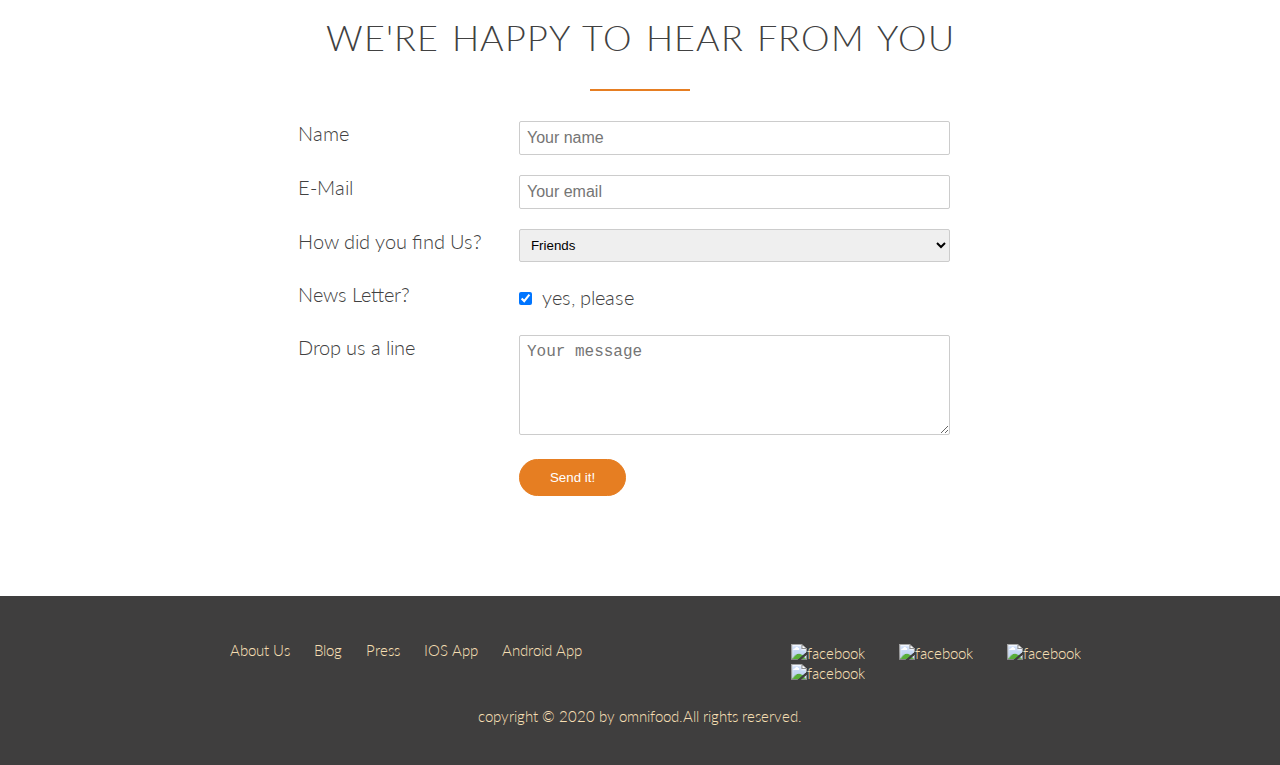
==== commit 9a709368: "Update index.html" ====
--- a/index.html
+++ b/index.html
@@ -9,12 +9,12 @@
         <meta name="description" content="OmniFood os a premium food Delivery service with the mission to bring affordable and healthy meals to as many people as possible.">
 
         <link ref="stylesheet" type="text/css" href="vendors/css/normalize.css">
-        <link rel="stylesheet" type="text/css" href="resources/css/style.css">
+        <link rel="stylesheet" type="text/css" href="Style.css">
         <link rel="stylesheet" type="text/css" href="resources/css/Queries.css">
         <link href="https://fonts.googleapis.com/css2?family=Lato:ital,wght@0,100;0,300;0,400;1,300&display=swap" rel="stylesheet">
         <a href="signin.html"></a>
         <a href="createaccount.html"></a>
-        <title>Omni Food</title>
+        <title> welcome to Omni Food</title>
 
     </head>
     <body>
--- a/Style.css
+++ b/Style.css
@@ -0,0 +1,633 @@
+/*--------------------*/
+/*BASIC SETUP*/
+/*-------------------*/
+
+*{
+    margin: 0;
+    padding: 0;
+    box-sizing: border-box;
+}
+
+html{
+    background-color: white;
+    color: rgb(65, 65, 65);
+    font-family:'lato', 'arial', sans-serif;
+    font-size: 20px;
+    font-weight: 300;
+    text-rendering: optimizeLegibility;
+}
+
+.clearfix {zoom:1}
+.clearfix:after {
+    content: '.';
+    clear: both;
+    display: block;
+    height: 0;
+    visibility: hidden;
+}
+
+/*--------------------*/
+/*REUSABLE COMPONENTS*/
+/*-------------------*/
+
+.row{
+    max-width: 1140px;
+    margin: 0 auto;
+}
+
+.row:after {
+    content:"";
+    display:table;
+}
+.row:after {
+    clear:both;
+}
+
+section{
+    padding: 80px 0;
+}
+
+.box{
+    padding: 1%;
+}
+
+/*---ICON----*/
+.icon{
+    display: block;
+    width: 55px;
+    height: auto;
+    color: #e67e22;
+    margin-bottom: 10px;
+}
+
+/*---PARAGRAPH----*/
+
+.long-copy{
+    line-height: 145%;
+    width: 70%;
+    margin-left: 15%;
+}
+
+.box p{
+    font-size: 87%;
+    line-height: 145%;
+}
+
+/*----HEADINGS----*/
+
+h1,
+h2,
+h3  {
+    font-weight: 300;
+    text-transform: uppercase;
+}
+
+h1{
+    margin: 0;
+    margin-bottom: 20px;
+    color: white;
+    font-size: 240%;
+    word-spacing: 4px;
+    letter-spacing: 1px;
+}
+
+h2{
+    font-size: 180%;
+    word-spacing: 2px;
+    text-align: center;
+    margin: 30px;
+    letter-spacing: 1px;
+}
+
+h3{
+    font-size: 110%;
+    margin-bottom: 15px;
+}
+
+h2:after{
+    display: block;
+    height: 2px;
+    background-color: #e67e22;
+    content: " ";
+    width: 100px;
+    margin: 0 auto;
+    margin-top: 30px;
+}
+
+/*----BUTTONS-----*/
+
+.btn:link, 
+.btn:visited,
+input[type = submit] {
+    display: inline-block;
+    padding: 10px 30px;
+    font-weight: 300;
+    text-decoration: none;
+    border-radius: 200px;
+    transition: background-color 0.2s, border 0.2s, color 0.2s;
+}
+
+.btn-full:link,
+.btn-full:visited,
+input[type = submit] {
+    background-color:#e67e22;
+    border: 1px solid #e67e22;
+    color: white;
+    margin-right: 15px;
+}
+
+.btn-ghost:link,
+.btn-ghost:visited{
+    border: 1px solid #e67e22;
+    color: #e67e22;
+}
+
+.btn:hover,
+.btn:active,
+input[type=submit]:hover,
+input[type=submit]:active {
+    background-color: #cf6d17;
+}
+
+.btn-full:hover,
+.btn-full:active{
+    border: 1px solid #cf6d17;
+}
+
+.btn-ghost:hover,
+.btn-ghost:active{
+    border: 1px solid #cf6d17;
+    color: white;
+}
+
+/*--------------------*/
+/*HEADER*/
+/*-------------------*/
+
+header{
+    background-image: linear-gradient(#444444d3, #444444d3), url(img/hero.jpg);
+    background-size: cover;
+    background-position: center;
+    height: 100vh;
+    background-attachment: fixed;
+}
+
+.hero-text-box{
+    position: absolute;
+    width: 1140px;
+    top: 50%;
+    left: 50%;
+    transform: translate(-50%, -50%);
+}
+
+.logo{
+    height: 100px;
+    width: auto;
+    float: left;
+    margin-top: 20px;
+}
+
+.logo-black{
+    display: none;
+    height: 50px;
+    width: auto;
+    float: left;
+    margin: 5px 0;
+}
+
+.main-nav{
+    float: right;
+    list-style: none;
+    margin-top: 55px;
+}
+
+.main-nav li{
+    display: inline-block;
+    margin-left: 40px;
+}
+
+.main-nav li a:link,
+.main-nav li a:visited{
+    padding: 8px 0;
+    color: white;
+    text-decoration: none;
+    text-transform: uppercase;
+    font-size: 90%;
+    border-bottom: 2px solid transparent;
+    transition: border-bottom 0.2s;
+}
+
+.main-nav li a:hover,
+.main-nav li a:active{
+    border-bottom: 2px solid #e67e22;
+}
+
+/*-----LINKS----*/
+
+a:visited,
+a:any-link {
+    color: #e67e22;
+    text-decoration: none;
+    padding-bottom: 1px;
+    border-bottom: 1px solid #e67e22;
+}
+
+a:hover,
+a:active {
+    color: black;
+    border-bottom: transparent;
+    transition: border-bottom 0.5s, color 0.5s;
+}
+
+
+
+/*----GRIDS----*/
+
+.row1{
+    max-width: 1140px;
+    margin: 8px auto;
+    display: grid;
+    grid-template-columns: repeat(4, 1fr);
+    grid-gap: 1em;
+}
+
+.row2 {
+    margin: 0 auto;
+    display: grid;
+    float: left;
+    width: 49.2%;
+}
+
+.row3{
+    margin: 0;
+    display: block;
+    float:left;
+    margin: 1px;
+    width: 33%;
+}
+
+.row4{
+    margin: 5px auto;
+    padding-left: 160px;
+    display: inline-block;
+    float: left;
+    width: 49.2%;  
+}
+
+/*--------------------*/
+/*How IT Works*/
+/*-------------------*/
+
+.section-steps{
+    background-color: rgb(226, 221, 221);
+}
+
+.steps-box:first-child{
+    text-align: right;
+    padding-right: 3%;
+    margin-top: 30px;
+}
+
+.steps-box:last-child{
+    padding-left: 2% ;
+    margin-top: 70px;
+}
+
+.iphone{
+    width: 40%;
+    margin-left: 50%;
+}
+
+.work-steps{
+    margin-bottom: 50px;
+}
+
+.work-steps:last-of-type{
+    margin-bottom: 80px;
+}
+
+.work-steps div{
+    color: #e67e22;
+    border: 2px solid #e67e22;
+    display: inline-block;
+    border-radius: 50%;
+    height: 55px;
+    width: 55px;
+    text-align: center;
+    padding: 5px;
+    float: left;
+    font-size: 150%;
+    margin-right: 25px;
+}
+
+.app-stores{
+    display: inline-flex;
+    float: left;
+    text-align: center;
+}
+
+.btn-app:link,
+.btn-app:visited{
+    border: none;
+}
+
+.btn-app img{
+    height: 50px;
+    width: auto;
+    margin-right: 10px;  
+}
+
+/*--------------------*/
+/*FEATURES*/
+/*-------------------*/
+
+.section-features .long-copy{
+    margin-bottom: 30px;
+}
+
+/*--------------------*/
+/*MEALS*/
+/*-------------------*/
+
+.section-meals{
+    padding: 0;
+}
+
+.meals-show {
+    list-style: none;
+    width: 100%;
+}
+
+.meals-show li {
+    display: block;
+    float: left;
+    width: 25%;
+}
+
+.meal-photo {
+    width: 100%;
+    margin: 0;
+    overflow: hidden;
+    background-color: black;
+}
+
+.meal-photo img {
+    opacity: 0.7;
+    width: 100%;
+    height: auto;
+    transform: scale(1.15);
+    transition: transform 0.5s, opacity 0.5s;
+}
+
+.meal-photo img:hover{
+    opacity: 1;
+    transform: scale(1.03);
+}
+
+/*--------------------*/
+/*CITIES*/
+/*-------------------*/
+
+.cities{
+    margin: 0;
+    padding-right: 15px;
+    display: block;
+    float: left;
+    width: 25%;
+}
+
+.cities img{
+    margin: 0;
+    width: 100%;
+}
+
+.cities div{
+    font-size: 85%;
+    margin-bottom: 3px;
+}
+
+/*--------------------*/
+/*TESTIMONIALS*/
+/*-------------------*/
+
+.section-testimonials {
+    background-image: linear-gradient(rgba(58, 58, 58, 0.808), rgba(58, 58, 58, 0.808)), url(img/back-customers.jpg);
+    background-size: cover;
+    color: white;
+    background-attachment: fixed;
+}
+
+blockquote {
+    padding: 2%;
+    font-style: italic;
+    line-height: 145%;
+    position: relative;
+    margin-top: 40px;
+}
+
+cite {
+    display: block;
+    font-size: 90%;
+    margin-top: 25px;
+}
+
+blockquote::before {
+    content:"\201C";
+    font-size: 500%;
+    display: block;
+    position: absolute;
+    top: 5px;
+    left: -5px;
+}
+
+cite img{
+    height: 45px;
+    border-radius: 50%;
+    margin-right: 10px;
+    vertical-align: middle;
+}
+
+/*--------------------*/
+/*PLANS*/
+/*-------------------*/
+
+.check{
+    height: 20px;
+    width: auto;
+    margin-right: 10px;
+    vertical-align: middle;
+}
+
+.section-plans{
+    background-color: rgb(226, 221, 221);
+}
+
+.plan-box{
+    background-color: white;
+    border-radius: 5px;
+    width: 90%;
+    margin-left: 5%;
+    box-shadow: 0 2px 2px #efefef;
+}
+
+.plan-box  div{
+    padding: 15px;
+    border-bottom: 1px solid rgb(204, 198, 198);
+}
+
+.plan-box div:first-child{
+    background-color: rgb(252, 251, 251);
+    border-top-left-radius: 5px;
+    border-top-right-radius: 5px;
+}
+
+.plan-box div:last-child{
+    text-align: center;
+    border: none;
+}
+
+.plan-price{
+    font-size: 300%;
+    margin-bottom: 10px;
+    font-weight: 100;
+    color: #e67e22;
+}
+
+.plan-price span{
+    font-size: 30%;
+    font-weight: 300;
+}
+
+.plan-box ul{
+    list-style: none;
+}
+
+.plan-box ul li{
+    padding: 5px 0;
+}
+
+.plan-price-meal{
+    font-size: 80%;
+}
+
+/*--------------------*/
+/*CONTACT FORM*/
+/*-------------------*/
+
+.contact1,
+.contact2{
+    float: left;
+    margin-bottom: 20px;
+}
+
+.contact1{
+    width: 32.3%;
+}
+
+.contact2{
+    width: 63%;
+}
+
+.contact2 :placeholder-shown{
+    font-size: 80%;
+    font-weight: 100;
+}
+
+.contact-form{
+    width: 60%;
+    margin: 0 auto;
+}
+
+input[type=text],
+input[type=email],
+select,
+textarea{
+    width: 100%;
+    padding: 7px;
+    border-radius: 2px;
+    border: 1px solid #ccc;
+}
+
+textarea{
+    height: 100px;
+}
+
+input[type=checkbox]{
+    margin: 10px 5px 10px 0;
+}
+
+*:focus{outline: none;}
+
+/*--------------------*/
+/*FOOTER*/
+/*-------------------*/
+
+footer{
+    background-color: rgb(63, 62, 62);
+    padding: 40px;
+    font-size: 75%;
+}
+
+.footer-nav{
+    list-style: none;
+    float: left;
+}
+
+.social-links{
+    list-style: none;
+    float: right;
+}
+
+.footer-nav li,
+.social-links li{
+    display: inline-block;
+    margin-right: 20px;
+}
+
+.footer-nav li:last-child,
+.social-links li:last-child{
+    margin-right: 0;
+}
+
+.footer-nav li a:link,
+.footer-nav li a:visited,
+.social-links li a:link,
+.social-links li a:visited{
+    text-decoration: none;
+    border:0;
+    color: wheat;
+}
+
+.footer-nav li a:hover,
+.footer-nav li a:active{
+    color: orangered;
+}
+
+footer p{
+    color: wheat;
+    text-align: center;
+    margin-top: 20px;
+}
+
+/*-- STICKY NAVI --*/
+
+.sticky{
+    position: fixed;
+    top: 0;
+    left: 0;
+    width: 100%;
+    background-color: white;
+    box-shadow: 0 2px 2px #c5c5c5;
+    z-index: 9999;
+}
+
+.sticky .main-nav li a:link,
+.sticky .main-nav li a:visited{
+    padding: 16px 0;
+    color: #555;
+}
+
+.sticky .main-nav{margin-top: 18px;}
+
+.sticky .logo {display: none;}
+.sticky .logo-black{display: block;}
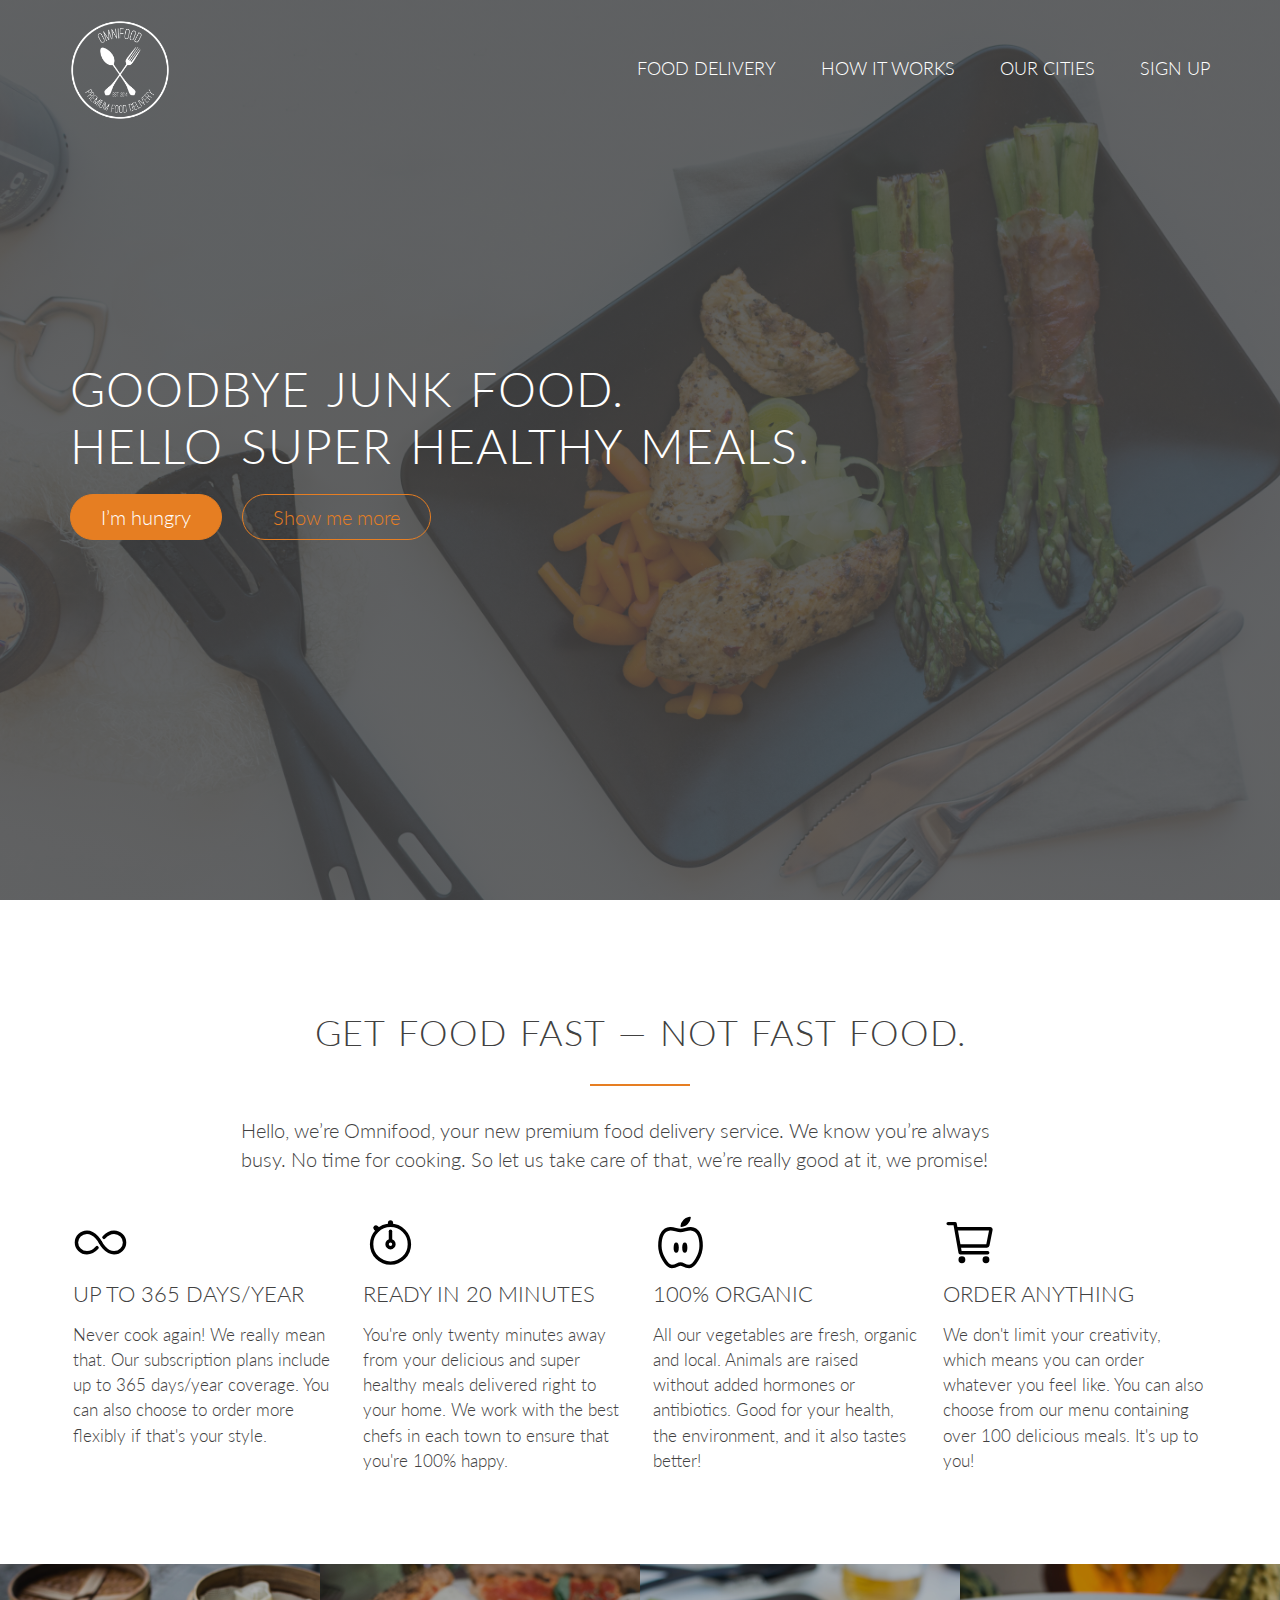
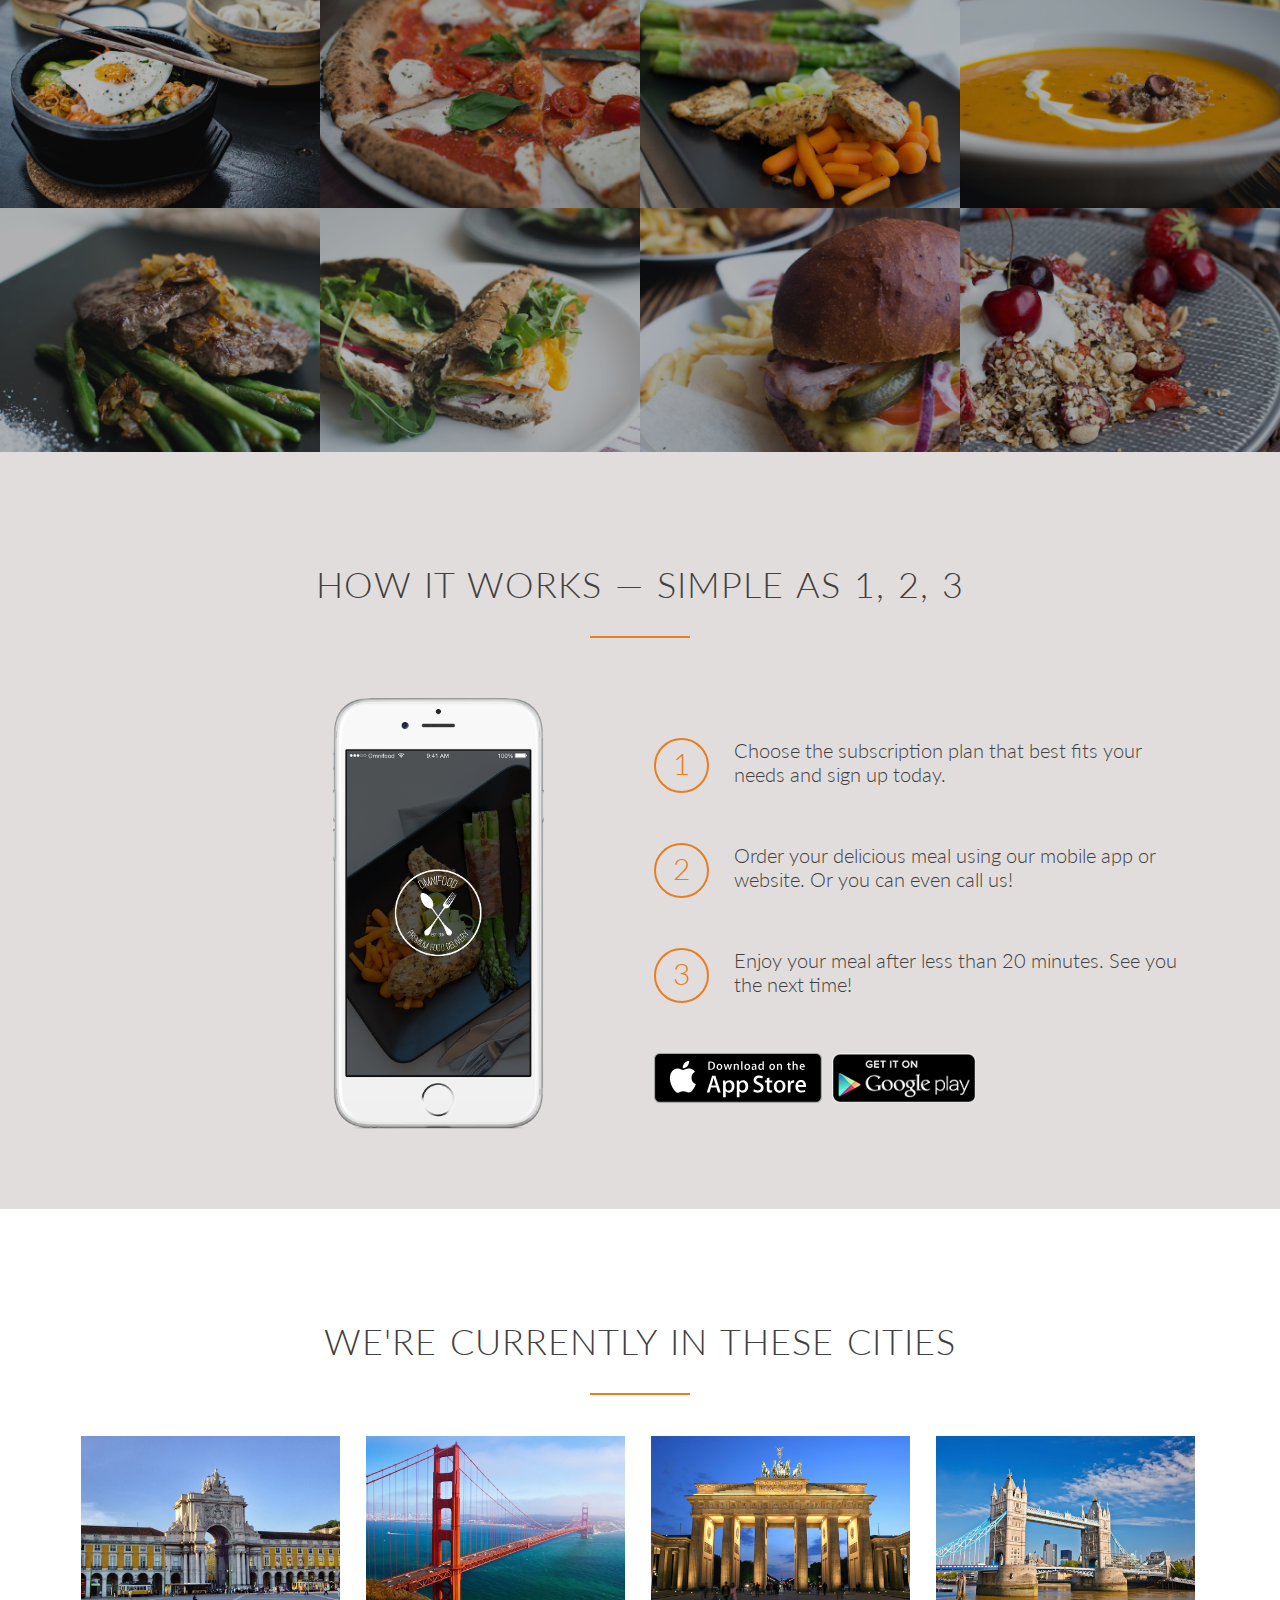
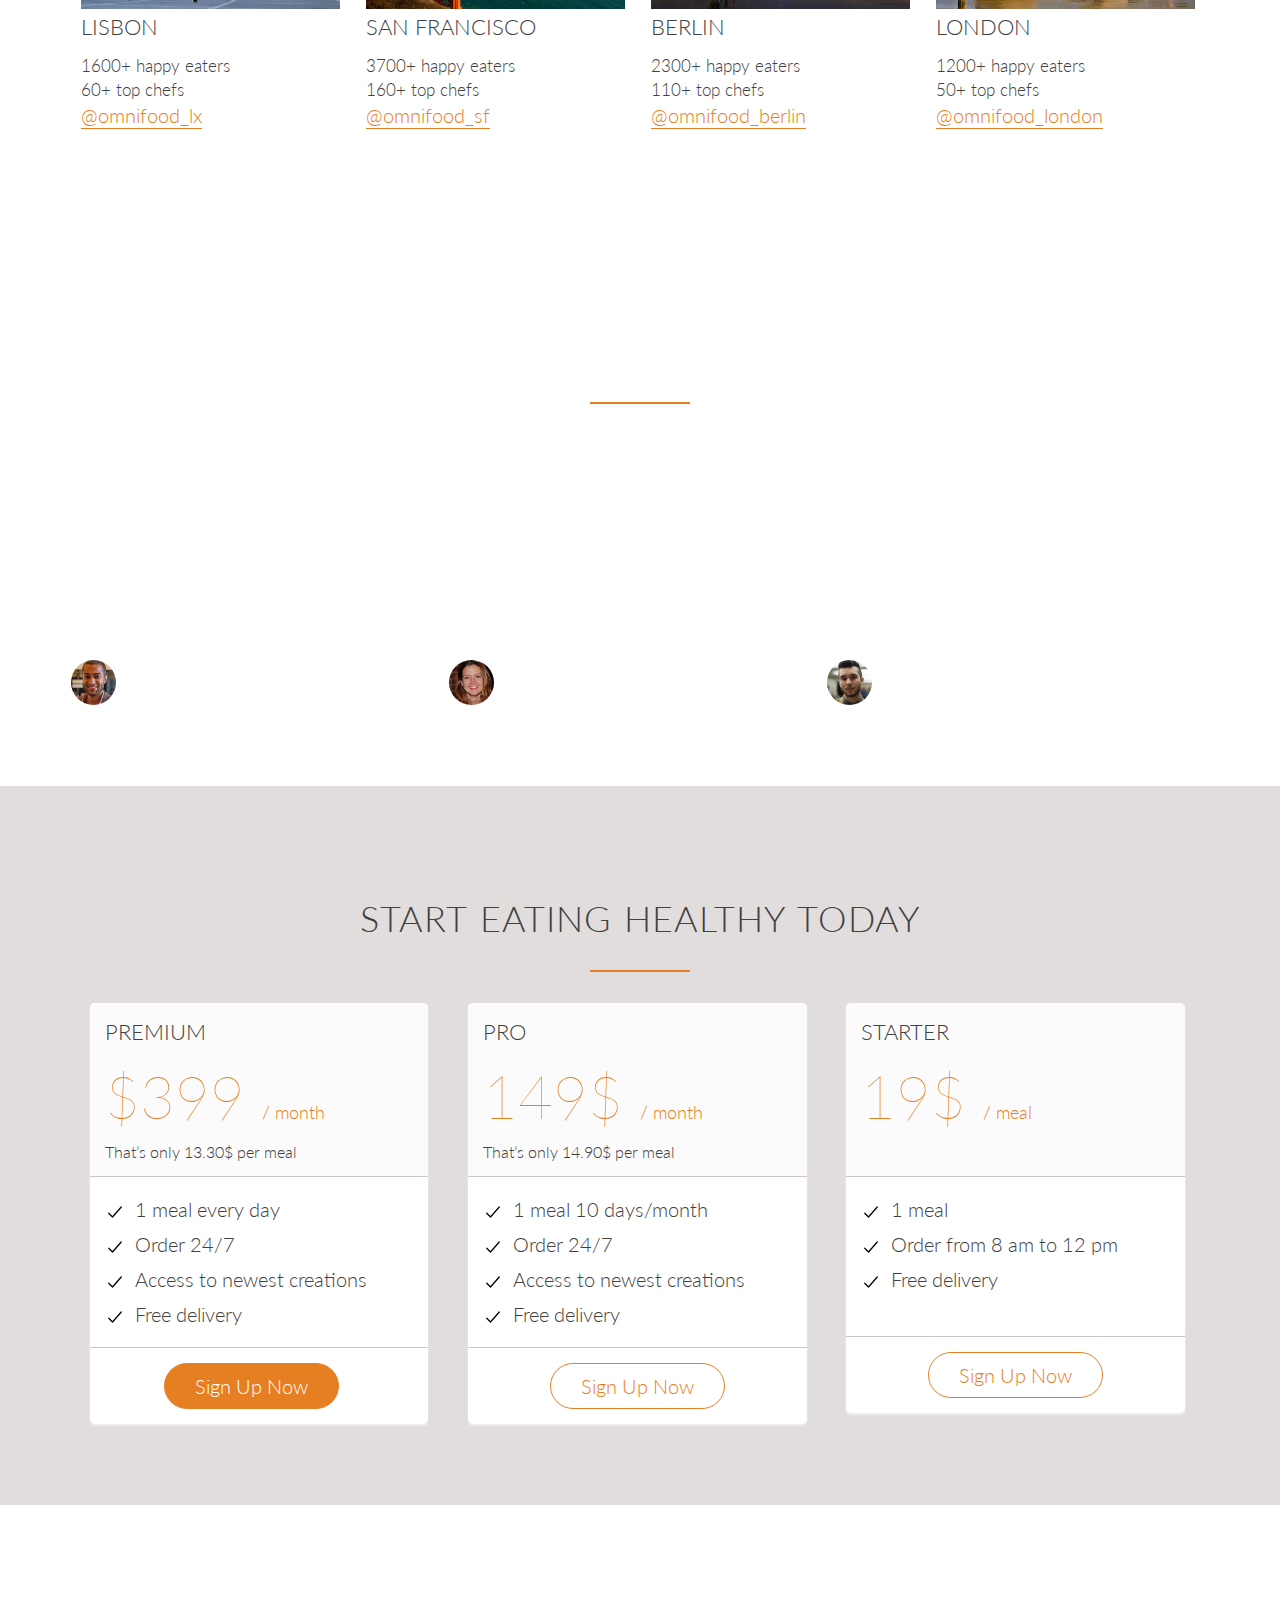
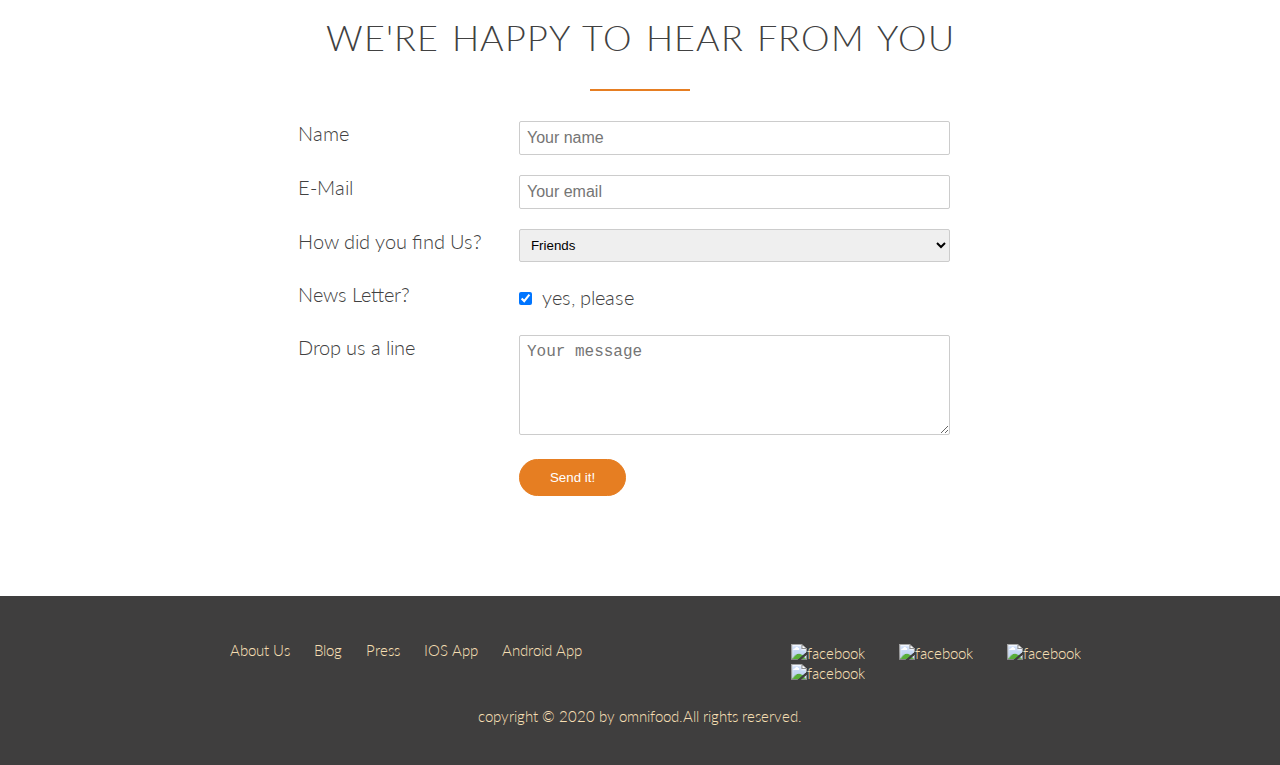
==== commit f7100a04: "Update index.html" ====
--- a/index.html
+++ b/index.html
@@ -9,7 +9,7 @@
         <meta name="description" content="OmniFood os a premium food Delivery service with the mission to bring affordable and healthy meals to as many people as possible.">
 
         <link ref="stylesheet" type="text/css" href="vendors/css/normalize.css">
-        <link rel="stylesheet" type="text/css" href="Style.css">
+        <link rel="stylesheet" type="text/css" href="resources/css/Style.css">
         <link rel="stylesheet" type="text/css" href="resources/css/Queries.css">
         <link href="https://fonts.googleapis.com/css2?family=Lato:ital,wght@0,100;0,300;0,400;1,300&display=swap" rel="stylesheet">
         <a href="signin.html"></a>
--- a/resources/css/Style.css
+++ b/resources/css/Style.css
@@ -0,0 +1,633 @@
+/*--------------------*/
+/*BASIC SETUP*/
+/*-------------------*/
+
+*{
+    margin: 0;
+    padding: 0;
+    box-sizing: border-box;
+}
+
+html{
+    background-color: white;
+    color: rgb(65, 65, 65);
+    font-family:'lato', 'arial', sans-serif;
+    font-size: 20px;
+    font-weight: 300;
+    text-rendering: optimizeLegibility;
+}
+
+.clearfix {zoom:1}
+.clearfix:after {
+    content: '.';
+    clear: both;
+    display: block;
+    height: 0;
+    visibility: hidden;
+}
+
+/*--------------------*/
+/*REUSABLE COMPONENTS*/
+/*-------------------*/
+
+.row{
+    max-width: 1140px;
+    margin: 0 auto;
+}
+
+.row:after {
+    content:"";
+    display:table;
+}
+.row:after {
+    clear:both;
+}
+
+section{
+    padding: 80px 0;
+}
+
+.box{
+    padding: 1%;
+}
+
+/*---ICON----*/
+.icon{
+    display: block;
+    width: 55px;
+    height: auto;
+    color: #e67e22;
+    margin-bottom: 10px;
+}
+
+/*---PARAGRAPH----*/
+
+.long-copy{
+    line-height: 145%;
+    width: 70%;
+    margin-left: 15%;
+}
+
+.box p{
+    font-size: 87%;
+    line-height: 145%;
+}
+
+/*----HEADINGS----*/
+
+h1,
+h2,
+h3  {
+    font-weight: 300;
+    text-transform: uppercase;
+}
+
+h1{
+    margin: 0;
+    margin-bottom: 20px;
+    color: white;
+    font-size: 240%;
+    word-spacing: 4px;
+    letter-spacing: 1px;
+}
+
+h2{
+    font-size: 180%;
+    word-spacing: 2px;
+    text-align: center;
+    margin: 30px;
+    letter-spacing: 1px;
+}
+
+h3{
+    font-size: 110%;
+    margin-bottom: 15px;
+}
+
+h2:after{
+    display: block;
+    height: 2px;
+    background-color: #e67e22;
+    content: " ";
+    width: 100px;
+    margin: 0 auto;
+    margin-top: 30px;
+}
+
+/*----BUTTONS-----*/
+
+.btn:link, 
+.btn:visited,
+input[type = submit] {
+    display: inline-block;
+    padding: 10px 30px;
+    font-weight: 300;
+    text-decoration: none;
+    border-radius: 200px;
+    transition: background-color 0.2s, border 0.2s, color 0.2s;
+}
+
+.btn-full:link,
+.btn-full:visited,
+input[type = submit] {
+    background-color:#e67e22;
+    border: 1px solid #e67e22;
+    color: white;
+    margin-right: 15px;
+}
+
+.btn-ghost:link,
+.btn-ghost:visited{
+    border: 1px solid #e67e22;
+    color: #e67e22;
+}
+
+.btn:hover,
+.btn:active,
+input[type=submit]:hover,
+input[type=submit]:active {
+    background-color: #cf6d17;
+}
+
+.btn-full:hover,
+.btn-full:active{
+    border: 1px solid #cf6d17;
+}
+
+.btn-ghost:hover,
+.btn-ghost:active{
+    border: 1px solid #cf6d17;
+    color: white;
+}
+
+/*--------------------*/
+/*HEADER*/
+/*-------------------*/
+
+header{
+    background-image: linear-gradient(#444444d3, #444444d3), url(img/hero.jpg);
+    background-size: cover;
+    background-position: center;
+    height: 100vh;
+    background-attachment: fixed;
+}
+
+.hero-text-box{
+    position: absolute;
+    width: 1140px;
+    top: 50%;
+    left: 50%;
+    transform: translate(-50%, -50%);
+}
+
+.logo{
+    height: 100px;
+    width: auto;
+    float: left;
+    margin-top: 20px;
+}
+
+.logo-black{
+    display: none;
+    height: 50px;
+    width: auto;
+    float: left;
+    margin: 5px 0;
+}
+
+.main-nav{
+    float: right;
+    list-style: none;
+    margin-top: 55px;
+}
+
+.main-nav li{
+    display: inline-block;
+    margin-left: 40px;
+}
+
+.main-nav li a:link,
+.main-nav li a:visited{
+    padding: 8px 0;
+    color: white;
+    text-decoration: none;
+    text-transform: uppercase;
+    font-size: 90%;
+    border-bottom: 2px solid transparent;
+    transition: border-bottom 0.2s;
+}
+
+.main-nav li a:hover,
+.main-nav li a:active{
+    border-bottom: 2px solid #e67e22;
+}
+
+/*-----LINKS----*/
+
+a:visited,
+a:any-link {
+    color: #e67e22;
+    text-decoration: none;
+    padding-bottom: 1px;
+    border-bottom: 1px solid #e67e22;
+}
+
+a:hover,
+a:active {
+    color: black;
+    border-bottom: transparent;
+    transition: border-bottom 0.5s, color 0.5s;
+}
+
+
+
+/*----GRIDS----*/
+
+.row1{
+    max-width: 1140px;
+    margin: 8px auto;
+    display: grid;
+    grid-template-columns: repeat(4, 1fr);
+    grid-gap: 1em;
+}
+
+.row2 {
+    margin: 0 auto;
+    display: grid;
+    float: left;
+    width: 49.2%;
+}
+
+.row3{
+    margin: 0;
+    display: block;
+    float:left;
+    margin: 1px;
+    width: 33%;
+}
+
+.row4{
+    margin: 5px auto;
+    padding-left: 160px;
+    display: inline-block;
+    float: left;
+    width: 49.2%;  
+}
+
+/*--------------------*/
+/*How IT Works*/
+/*-------------------*/
+
+.section-steps{
+    background-color: rgb(226, 221, 221);
+}
+
+.steps-box:first-child{
+    text-align: right;
+    padding-right: 3%;
+    margin-top: 30px;
+}
+
+.steps-box:last-child{
+    padding-left: 2% ;
+    margin-top: 70px;
+}
+
+.iphone{
+    width: 40%;
+    margin-left: 50%;
+}
+
+.work-steps{
+    margin-bottom: 50px;
+}
+
+.work-steps:last-of-type{
+    margin-bottom: 80px;
+}
+
+.work-steps div{
+    color: #e67e22;
+    border: 2px solid #e67e22;
+    display: inline-block;
+    border-radius: 50%;
+    height: 55px;
+    width: 55px;
+    text-align: center;
+    padding: 5px;
+    float: left;
+    font-size: 150%;
+    margin-right: 25px;
+}
+
+.app-stores{
+    display: inline-flex;
+    float: left;
+    text-align: center;
+}
+
+.btn-app:link,
+.btn-app:visited{
+    border: none;
+}
+
+.btn-app img{
+    height: 50px;
+    width: auto;
+    margin-right: 10px;  
+}
+
+/*--------------------*/
+/*FEATURES*/
+/*-------------------*/
+
+.section-features .long-copy{
+    margin-bottom: 30px;
+}
+
+/*--------------------*/
+/*MEALS*/
+/*-------------------*/
+
+.section-meals{
+    padding: 0;
+}
+
+.meals-show {
+    list-style: none;
+    width: 100%;
+}
+
+.meals-show li {
+    display: block;
+    float: left;
+    width: 25%;
+}
+
+.meal-photo {
+    width: 100%;
+    margin: 0;
+    overflow: hidden;
+    background-color: black;
+}
+
+.meal-photo img {
+    opacity: 0.7;
+    width: 100%;
+    height: auto;
+    transform: scale(1.15);
+    transition: transform 0.5s, opacity 0.5s;
+}
+
+.meal-photo img:hover{
+    opacity: 1;
+    transform: scale(1.03);
+}
+
+/*--------------------*/
+/*CITIES*/
+/*-------------------*/
+
+.cities{
+    margin: 0;
+    padding-right: 15px;
+    display: block;
+    float: left;
+    width: 25%;
+}
+
+.cities img{
+    margin: 0;
+    width: 100%;
+}
+
+.cities div{
+    font-size: 85%;
+    margin-bottom: 3px;
+}
+
+/*--------------------*/
+/*TESTIMONIALS*/
+/*-------------------*/
+
+.section-testimonials {
+    background-image: linear-gradient(rgba(58, 58, 58, 0.808), rgba(58, 58, 58, 0.808)), url(img/back-customers.jpg);
+    background-size: cover;
+    color: white;
+    background-attachment: fixed;
+}
+
+blockquote {
+    padding: 2%;
+    font-style: italic;
+    line-height: 145%;
+    position: relative;
+    margin-top: 40px;
+}
+
+cite {
+    display: block;
+    font-size: 90%;
+    margin-top: 25px;
+}
+
+blockquote::before {
+    content:"\201C";
+    font-size: 500%;
+    display: block;
+    position: absolute;
+    top: 5px;
+    left: -5px;
+}
+
+cite img{
+    height: 45px;
+    border-radius: 50%;
+    margin-right: 10px;
+    vertical-align: middle;
+}
+
+/*--------------------*/
+/*PLANS*/
+/*-------------------*/
+
+.check{
+    height: 20px;
+    width: auto;
+    margin-right: 10px;
+    vertical-align: middle;
+}
+
+.section-plans{
+    background-color: rgb(226, 221, 221);
+}
+
+.plan-box{
+    background-color: white;
+    border-radius: 5px;
+    width: 90%;
+    margin-left: 5%;
+    box-shadow: 0 2px 2px #efefef;
+}
+
+.plan-box  div{
+    padding: 15px;
+    border-bottom: 1px solid rgb(204, 198, 198);
+}
+
+.plan-box div:first-child{
+    background-color: rgb(252, 251, 251);
+    border-top-left-radius: 5px;
+    border-top-right-radius: 5px;
+}
+
+.plan-box div:last-child{
+    text-align: center;
+    border: none;
+}
+
+.plan-price{
+    font-size: 300%;
+    margin-bottom: 10px;
+    font-weight: 100;
+    color: #e67e22;
+}
+
+.plan-price span{
+    font-size: 30%;
+    font-weight: 300;
+}
+
+.plan-box ul{
+    list-style: none;
+}
+
+.plan-box ul li{
+    padding: 5px 0;
+}
+
+.plan-price-meal{
+    font-size: 80%;
+}
+
+/*--------------------*/
+/*CONTACT FORM*/
+/*-------------------*/
+
+.contact1,
+.contact2{
+    float: left;
+    margin-bottom: 20px;
+}
+
+.contact1{
+    width: 32.3%;
+}
+
+.contact2{
+    width: 63%;
+}
+
+.contact2 :placeholder-shown{
+    font-size: 80%;
+    font-weight: 100;
+}
+
+.contact-form{
+    width: 60%;
+    margin: 0 auto;
+}
+
+input[type=text],
+input[type=email],
+select,
+textarea{
+    width: 100%;
+    padding: 7px;
+    border-radius: 2px;
+    border: 1px solid #ccc;
+}
+
+textarea{
+    height: 100px;
+}
+
+input[type=checkbox]{
+    margin: 10px 5px 10px 0;
+}
+
+*:focus{outline: none;}
+
+/*--------------------*/
+/*FOOTER*/
+/*-------------------*/
+
+footer{
+    background-color: rgb(63, 62, 62);
+    padding: 40px;
+    font-size: 75%;
+}
+
+.footer-nav{
+    list-style: none;
+    float: left;
+}
+
+.social-links{
+    list-style: none;
+    float: right;
+}
+
+.footer-nav li,
+.social-links li{
+    display: inline-block;
+    margin-right: 20px;
+}
+
+.footer-nav li:last-child,
+.social-links li:last-child{
+    margin-right: 0;
+}
+
+.footer-nav li a:link,
+.footer-nav li a:visited,
+.social-links li a:link,
+.social-links li a:visited{
+    text-decoration: none;
+    border:0;
+    color: wheat;
+}
+
+.footer-nav li a:hover,
+.footer-nav li a:active{
+    color: orangered;
+}
+
+footer p{
+    color: wheat;
+    text-align: center;
+    margin-top: 20px;
+}
+
+/*-- STICKY NAVI --*/
+
+.sticky{
+    position: fixed;
+    top: 0;
+    left: 0;
+    width: 100%;
+    background-color: white;
+    box-shadow: 0 2px 2px #c5c5c5;
+    z-index: 9999;
+}
+
+.sticky .main-nav li a:link,
+.sticky .main-nav li a:visited{
+    padding: 16px 0;
+    color: #555;
+}
+
+.sticky .main-nav{margin-top: 18px;}
+
+.sticky .logo {display: none;}
+.sticky .logo-black{display: block;}
